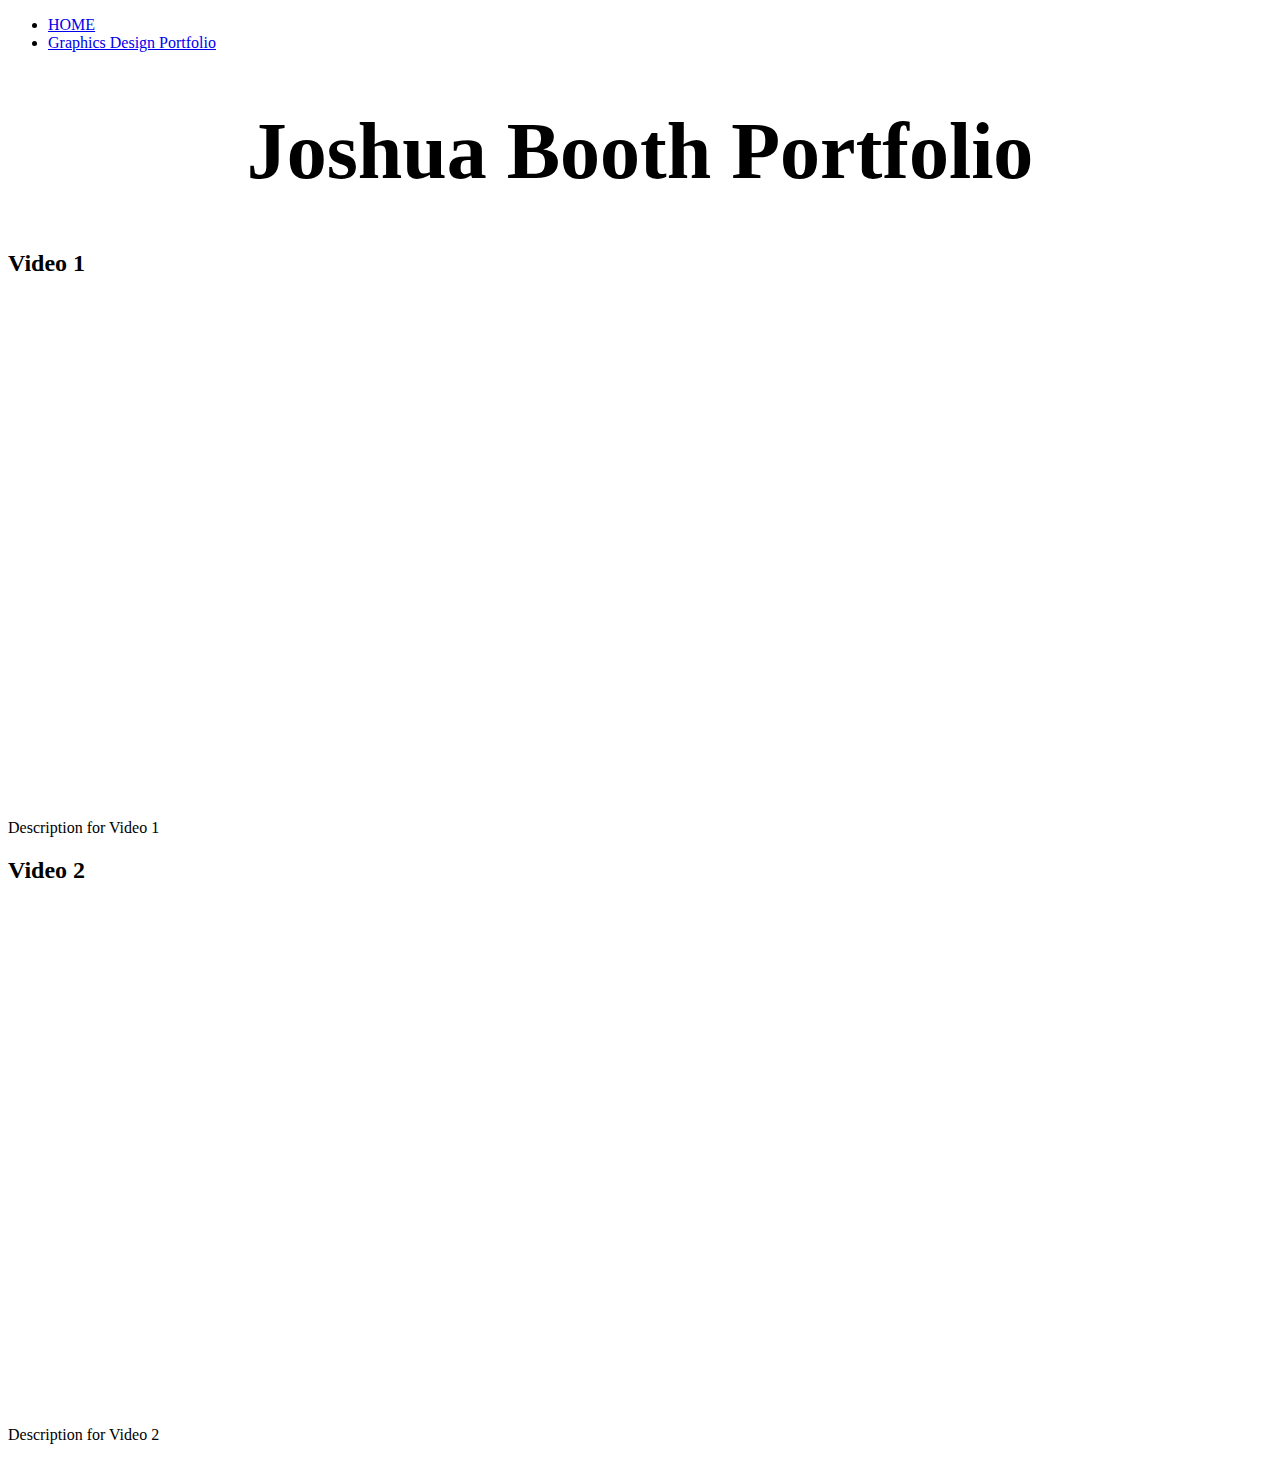
==== pages/developerPortfolio.html @ 44decdc0 "save" ====
<!DOCTYPE html>
<html lang="en">

<head>
  <meta charset="UTF-8">
  <meta http-equiv="X-UA-Compatible" content="IE=edge">
  <meta name="viewport" content="width=device-width, initial-scale=1.0">
  <title>Joshua Booth Portfolio</title>
  <link rel="icon" type="image/x-icon" href="/images/favicon/favicon.ico">
  <link rel="stylesheet" href="../test/main.css" type="text/css" />
</head>

<body>
  <div id="links">
    <nav>
      <ul>
        <li><a href="../index.html">HOME</a></li>
        <li><a href="graphicsPortfolio.html">Graphics Design Portfolio</a></li>
      </ul>
    </nav>
  </div>

  <h1 style="font-size:500%; text-align:center">Joshua Booth Portfolio</h1>

  <div class="videoContainer">
    <div class="video-container">
      <div class="video">
        <h2>Video 1</h2>        
        <iframe width="893" height="502" src="https://www.youtube.com/embed/7pv5WCKXj1U" title="I Bought The Most HATED (And Cheapest) Honda Civic Type-R In The World...And Proved EVERYONE WRONG" frameborder="0" allow="accelerometer; autoplay; clipboard-write; encrypted-media; gyroscope; picture-in-picture; web-share" allowfullscreen></iframe>
        <p>Description for Video 1</p>
      </div>
      
      <div class="video">
        <h2>Video 2</h2>        
        <iframe width="893" height="502" src="https://www.youtube.com/embed/52KAiOkONEg" title="Trying to Fix These BROKEN eBay Items and Make a Profit!" frameborder="0" allow="accelerometer; autoplay; clipboard-write; encrypted-media; gyroscope; picture-in-picture; web-share" allowfullscreen></iframe>
        <p>Description for Video 2</p>
      </div>
    </div>
  </div>

</body>

</html>
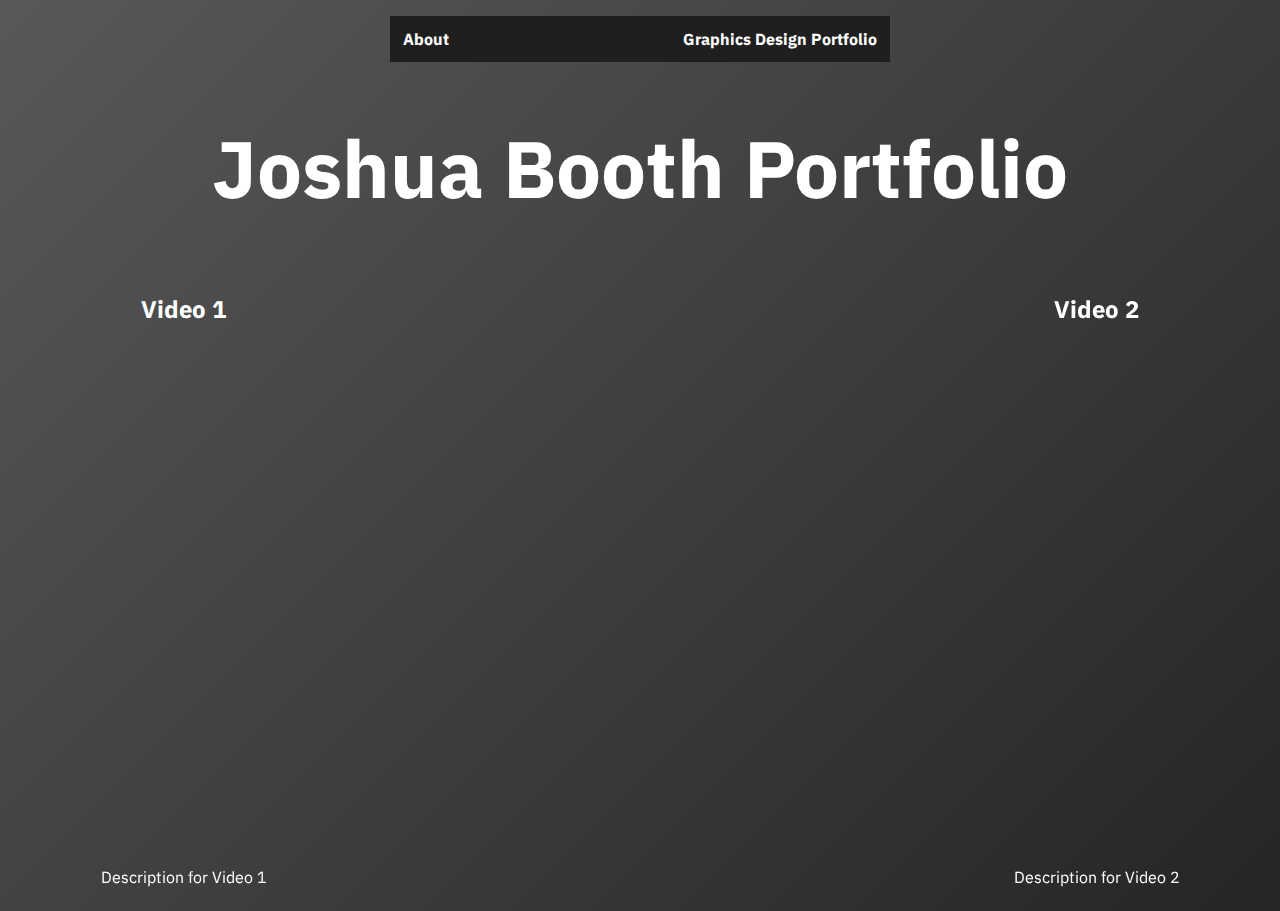
==== commit fbb6b8e7: "Updated about me, added a footer, added google fonts, compressed thumbnail images" ====
--- a/pages/developerPortfolio.html
+++ b/pages/developerPortfolio.html
@@ -1,5 +1,9 @@
 <!DOCTYPE html>
 <html lang="en">
+
+<link rel="preconnect" href="https://fonts.googleapis.com">
+  <link rel="preconnect" href="https://fonts.gstatic.com" crossorigin>
+  <link href="https://fonts.googleapis.com/css2?family=Anuphan&family=Jacquard+12+Charted&family=Montserrat:wght@600&display=swap" rel="stylesheet">
 
 <head>
   <meta charset="UTF-8">
@@ -7,14 +11,14 @@
   <meta name="viewport" content="width=device-width, initial-scale=1.0">
   <title>Joshua Booth Portfolio</title>
   <link rel="icon" type="image/x-icon" href="/images/favicon/favicon.ico">
-  <link rel="stylesheet" href="../test/main.css" type="text/css" />
+  <link rel="stylesheet" href="../css/main.css" type="text/css" />
 </head>
 
 <body>
   <div id="links">
     <nav>
       <ul>
-        <li><a href="../index.html">HOME</a></li>
+        <li><a href="../index.html">About</a></li>
         <li><a href="graphicsPortfolio.html">Graphics Design Portfolio</a></li>
       </ul>
     </nav>
--- a/css/main.css
+++ b/css/main.css
@@ -0,0 +1,235 @@
+body {
+  /* font-family: 'Century Gothic', sans-serif; */
+  font-family: 'Anuphan', sans-serif;
+  text-decoration-color: white;
+  background: linear-gradient(135deg, rgb(88, 88, 88), #252525);
+  /* background-image: radial-gradient(#ffffff 3%, #333333 5%);
+  background-size: 20px 20px; */
+  color: rgb(255, 255, 255);
+
+}
+
+/* CSS for Navigation Bar */
+
+nav {
+  background-color: rgb(31, 31, 31);
+}
+
+nav ul {
+  margin: 50;
+  padding: 50;
+  list-style: none;
+  display: flex;
+  justify-content: space-between;
+  padding: 0;
+  list-style-type: none;
+  font-family: 'Anuphan', sans-serif;
+}
+
+nav ul li {
+  margin: 20;
+  display: inline-block;
+  margin-right: 20px;
+  font-family: 'Anuphan', sans-serif;
+}
+
+nav ul li a {
+  display: block;
+  color: white;
+  font-weight: bold;
+  text-decoration: none;
+  transition: color 0.2s ease;
+  text-align: center;
+  padding: 13px;
+}
+
+nav ul li a:hover {
+  background-color: rgb(255, 255, 255);
+  color: #000000;
+}
+
+p {
+  text-align: center;
+  font-family: 'Anuphan', sans-serif;
+}
+
+img {
+  text-align: center;
+}
+
+#links {
+  max-width: 500px;
+  margin: 0 auto;
+  font-family: 'Anuphan', sans-serif;
+}
+
+nav ul li:last-child {
+  margin-right: 0;
+  font-family: 'Anuphan', sans-serif;
+}
+
+/* CSS for Image Grid */
+
+  .container {
+  display: flex;
+  justify-content: center;
+  align-items: center;
+  height: auto;
+}  
+
+.image-grid {
+  display: grid;
+  grid-template-columns: repeat(2, 1fr);
+  grid-gap: 10px;
+
+  /* new */
+  justify-content: center;  
+  align-items: center;
+  width: 100%;
+}
+
+.grid-item {
+  /* new */
+  display: flex;
+  flex-direction: column;
+  justify-content: center;
+  align-items: center;
+  text-align: center;
+  
+  /* 
+  changes this for grid spacing
+  margin: top, right, bottom, left; 
+  */
+  margin: 5% 0% 5% 0%;
+
+}
+
+.grid-item img {
+  /* width: 50%; /* Adjust the size of the thumbnail image */
+  height: auto;
+  display: block;
+  border: 2px solid black;
+  padding: 5px; 
+
+  /* new */
+  /*
+  centers and sizes the image
+  */
+  margin:auto;
+  width: 75%;
+  max-width: 100%;
+  min-width: 50px;
+}
+
+.grid-item a {
+  display: block;
+}
+
+/* Lightbox styles */
+.lightbox {
+  position: fixed;
+  top: 0;
+  left: 0;
+  width: 100%;
+  height: 100%;
+  background-color: rgba(0, 0, 0, 0.8);
+  z-index: 9999;
+  display: flex;
+  justify-content: center;
+  align-items: center;
+}
+
+.lightbox img {
+  max-width: 80%;
+  max-height: 80%;
+}
+
+.lightbox-close {
+  position: absolute;
+  top: 10px;
+  right: 10px;
+  color: #fff;
+  font-size: 20px;
+  cursor: pointer;
+}
+
+/* CSS for video container */
+.videoContainer {
+  display: flex;
+  justify-content: center;
+  align-items: center;
+}
+
+.video-container {
+  display: flex;
+  justify-content: center;
+  align-items: center;
+}
+
+.video {
+  width: 50%;
+  margin: 0 10px;
+}
+
+h2 {
+  text-align: center;
+  font-family: 'Anuphan', sans-serif;
+}
+
+footer {
+  width: 100%;
+  padding: 20px 0;  
+  text-align: center;
+  width: 60%; 
+  margin: 20px auto;
+}
+
+.footer-content {
+  display: flex;
+  justify-content: space-between;
+  align-items: center;
+  max-width: 960px;
+  margin: 0 auto;
+  padding: 0 20px;
+  font-family: 'Anuphan', sans-serif;
+}
+
+.socials a {
+  margin: 0 10px;
+  color: inherit;
+  text-decoration: none;
+  
+}
+
+.socials i {
+  font-size: 1.5em;
+}
+
+.about-me {
+  text-align: center;
+  padding: 20px;
+  font-family: 'Anuphan', sans-serif;
+}
+
+.profile-image img {
+  width: 150px;
+  height: 150px;
+  border-radius: 50%;
+  object-fit: cover;
+}
+
+.name {
+  margin-top: 10px;
+  font-family: 'Anuphan', sans-serif;
+}
+
+.about-text {
+  margin-top: 20px;
+  border: 2px solid #ffffff;
+  border-radius: 15px;
+  padding: 20px;
+  background-color: transparent;
+  font-family: 'Anuphan', sans-serif;
+  width: 60%; 
+  margin: 20px auto; 
+}
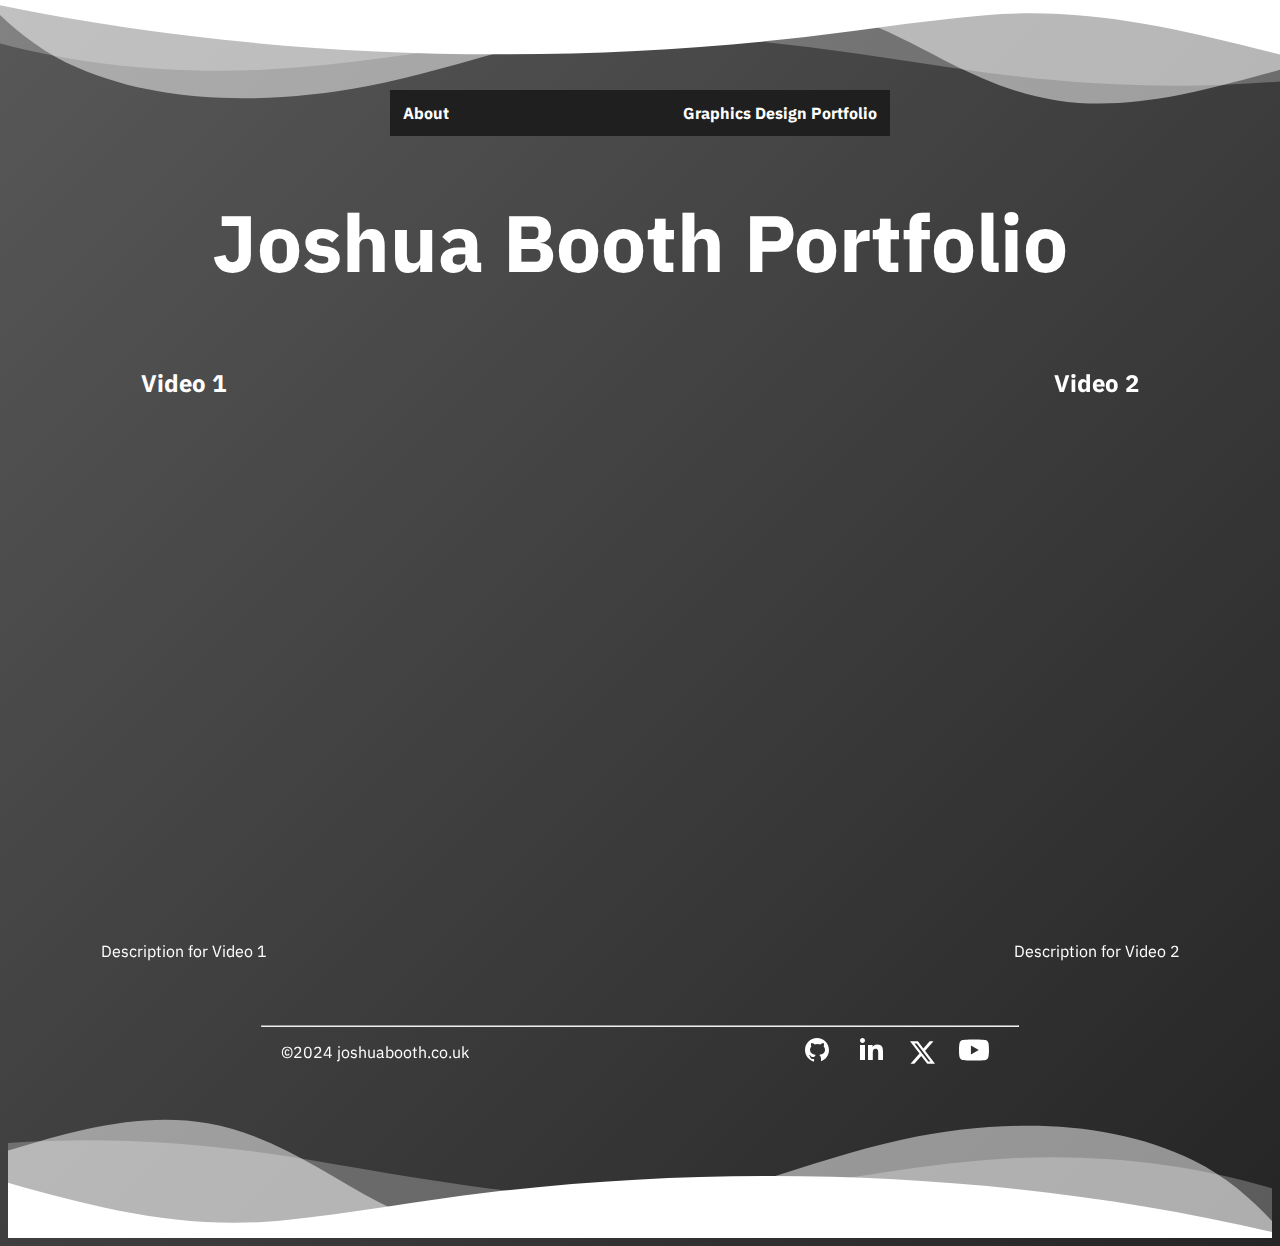
==== commit bfeee6a5: "added header and footer to dev and graphics page" ====
--- a/pages/developerPortfolio.html
+++ b/pages/developerPortfolio.html
@@ -13,6 +13,14 @@
   <link rel="icon" type="image/x-icon" href="/images/favicon/favicon.ico">
   <link rel="stylesheet" href="../css/main.css" type="text/css" />
 </head>
+
+<div class="custom-shape-divider-top-1713986333">
+  <svg data-name="Layer 1" xmlns="http://www.w3.org/2000/svg" viewBox="0 0 1200 120" preserveAspectRatio="none">
+      <path d="M0,0V46.29c47.79,22.2,103.59,32.17,158,28,70.36-5.37,136.33-33.31,206.8-37.5C438.64,32.43,512.34,53.67,583,72.05c69.27,18,138.3,24.88,209.4,13.08,36.15-6,69.85-17.84,104.45-29.34C989.49,25,1113-14.29,1200,52.47V0Z" opacity=".25" class="shape-fill"></path>
+      <path d="M0,0V15.81C13,36.92,27.64,56.86,47.69,72.05,99.41,111.27,165,111,224.58,91.58c31.15-10.15,60.09-26.07,89.67-39.8,40.92-19,84.73-46,130.83-49.67,36.26-2.85,70.9,9.42,98.6,31.56,31.77,25.39,62.32,62,103.63,73,40.44,10.79,81.35-6.69,119.13-24.28s75.16-39,116.92-43.05c59.73-5.85,113.28,22.88,168.9,38.84,30.2,8.66,59,6.17,87.09-7.5,22.43-10.89,48-26.93,60.65-49.24V0Z" opacity=".5" class="shape-fill"></path>
+      <path d="M0,0V5.63C149.93,59,314.09,71.32,475.83,42.57c43-7.64,84.23-20.12,127.61-26.46,59-8.63,112.48,12.24,165.56,35.4C827.93,77.22,886,95.24,951.2,90c86.53-7,172.46-45.71,248.8-84.81V0Z" class="shape-fill"></path>
+  </svg>
+</div>
 
 <body>
   <div id="links">
@@ -42,6 +50,30 @@
     </div>
   </div>
 
+
+  <footer>
+    <hr>
+    <div class="footer-content">
+        <div class="copyright">
+            ©2024 joshuabooth.co.uk
+        </div>
+        <div class="socials">
+            <a href="https://github.com/Boothey1"><img src="/images/svg/github.svg"></a>
+            <a href="https://www.linkedin.com/in/boothjoshua/"><img src="/images/svg/linkedin.svg"></a>
+            <a href="https://twitter.com/home"><img src="/images/svg/x-2.svg"></a>
+            <a href="https://www.youtube.com/"><img src="/images/svg/youtube-color.svg"></a>
+        </div>
+    </div>
+</footer>
+
+<div class="custom-shape-divider-bottom-1713986674">
+  <svg data-name="Layer 1" xmlns="http://www.w3.org/2000/svg" viewBox="0 0 1200 120" preserveAspectRatio="none">
+      <path d="M0,0V46.29c47.79,22.2,103.59,32.17,158,28,70.36-5.37,136.33-33.31,206.8-37.5C438.64,32.43,512.34,53.67,583,72.05c69.27,18,138.3,24.88,209.4,13.08,36.15-6,69.85-17.84,104.45-29.34C989.49,25,1113-14.29,1200,52.47V0Z" opacity=".25" class="shape-fill"></path>
+      <path d="M0,0V15.81C13,36.92,27.64,56.86,47.69,72.05,99.41,111.27,165,111,224.58,91.58c31.15-10.15,60.09-26.07,89.67-39.8,40.92-19,84.73-46,130.83-49.67,36.26-2.85,70.9,9.42,98.6,31.56,31.77,25.39,62.32,62,103.63,73,40.44,10.79,81.35-6.69,119.13-24.28s75.16-39,116.92-43.05c59.73-5.85,113.28,22.88,168.9,38.84,30.2,8.66,59,6.17,87.09-7.5,22.43-10.89,48-26.93,60.65-49.24V0Z" opacity=".5" class="shape-fill"></path>
+      <path d="M0,0V5.63C149.93,59,314.09,71.32,475.83,42.57c43-7.64,84.23-20.12,127.61-26.46,59-8.63,112.48,12.24,165.56,35.4C827.93,77.22,886,95.24,951.2,90c86.53-7,172.46-45.71,248.8-84.81V0Z" class="shape-fill"></path>
+  </svg>
+</div>
+
 </body>
 
 </html>--- a/css/main.css
+++ b/css/main.css
@@ -12,6 +12,7 @@
 /* CSS for Navigation Bar */
 
 nav {
+  margin-top: 90px;
   background-color: rgb(31, 31, 31);
 }
 
@@ -81,15 +82,13 @@
   display: grid;
   grid-template-columns: repeat(2, 1fr);
   grid-gap: 10px;
-
-  /* new */
   justify-content: center;  
   align-items: center;
   width: 100%;
 }
 
 .grid-item {
-  /* new */
+  
   display: flex;
   flex-direction: column;
   justify-content: center;
@@ -108,7 +107,8 @@
   /* width: 50%; /* Adjust the size of the thumbnail image */
   height: auto;
   display: block;
-  border: 2px solid black;
+  /* border: 2px solid black; */
+  
   padding: 5px; 
 
   /* new */
@@ -212,10 +212,11 @@
 }
 
 .profile-image img {
-  width: 150px;
-  height: 150px;
+  width: 170px;
+  height: 170px;
   border-radius: 50%;
   object-fit: cover;
+  border: 4px solid #ffffff;
 }
 
 .name {
@@ -233,3 +234,118 @@
   width: 60%; 
   margin: 20px auto; 
 }
+
+
+/* The custom shape divider at the top */
+/* https://www.shapedivider.app/ */
+.custom-shape-divider-top-1713986333 {
+  /* margin-top: 64px; */
+  position: absolute;
+  top: 0;
+  left: 0;
+  width: 100%;
+  overflow: hidden;
+  line-height: 0;
+}
+
+.custom-shape-divider-top-1713986333 svg {
+  position: relative;
+  display: block;
+  width: calc(153% + 1.3px);
+  height: 113px;
+}
+
+.custom-shape-divider-top-1713986333 .shape-fill {
+  fill: #FFFFFF;
+}
+
+/* The custom shape divider at the bottom */
+.custom-shape-divider-bottom-1713986674 {  
+  position: relative;
+  bottom: 0;
+  left: 0;
+  width: 100%;
+  overflow: hidden;
+  line-height: 0;
+  transform: rotate(180deg);
+}
+
+.custom-shape-divider-bottom-1713986674 svg { 
+  position: relative;
+  display: block;
+  width: calc(156% + 1.3px);
+  height: 129px;
+}
+
+.custom-shape-divider-bottom-1713986674 .shape-fill {
+  fill: #FFFFFF;
+}
+
+
+
+.skills {
+  text-align: center;
+  padding: 20px;
+}
+
+.skills-images {
+  display: flex;
+  justify-content: center;
+  gap: 30px;
+  border: 2px solid #ffffff;
+  border-radius: 15px;
+  padding: 20px;
+  background-color: #ffffff;
+  color: #fc0000;
+  width: 45%; 
+  margin: 20px auto; 
+  flex-wrap: wrap;
+}
+
+.skills-images img {
+  width: 50px; 
+  height: 50px; 
+}
+
+.skills-text {
+  margin-top: 20px;
+  border: 2px solid #ffffff;
+  border-radius: 15px;
+  padding: 20px;
+  background-color: transparent;
+  width: 60%; 
+  margin: 20px auto; 
+}
+
+.skills-list {
+  list-style-type: disc;
+  padding-left: 20px;
+}
+
+.skills-item {
+  margin-bottom: 10px;
+}
+
+.tooltip {
+  position: absolute;
+  background-color: black;
+  color: white;
+  padding: 5px;
+  border-radius: 5px;
+  font-size: 15px;
+  /* visibility: hidden;
+  opacity: 0;
+  transition: opacity 0.3s; */
+}
+
+.tooltip::after {
+  content: "";
+  position: absolute;
+  top: 100%;
+  left: 50%;
+  margin-left: -5px;
+  border-width: 5px;
+  border-style: solid;
+  border-color: black transparent transparent transparent;
+}
+
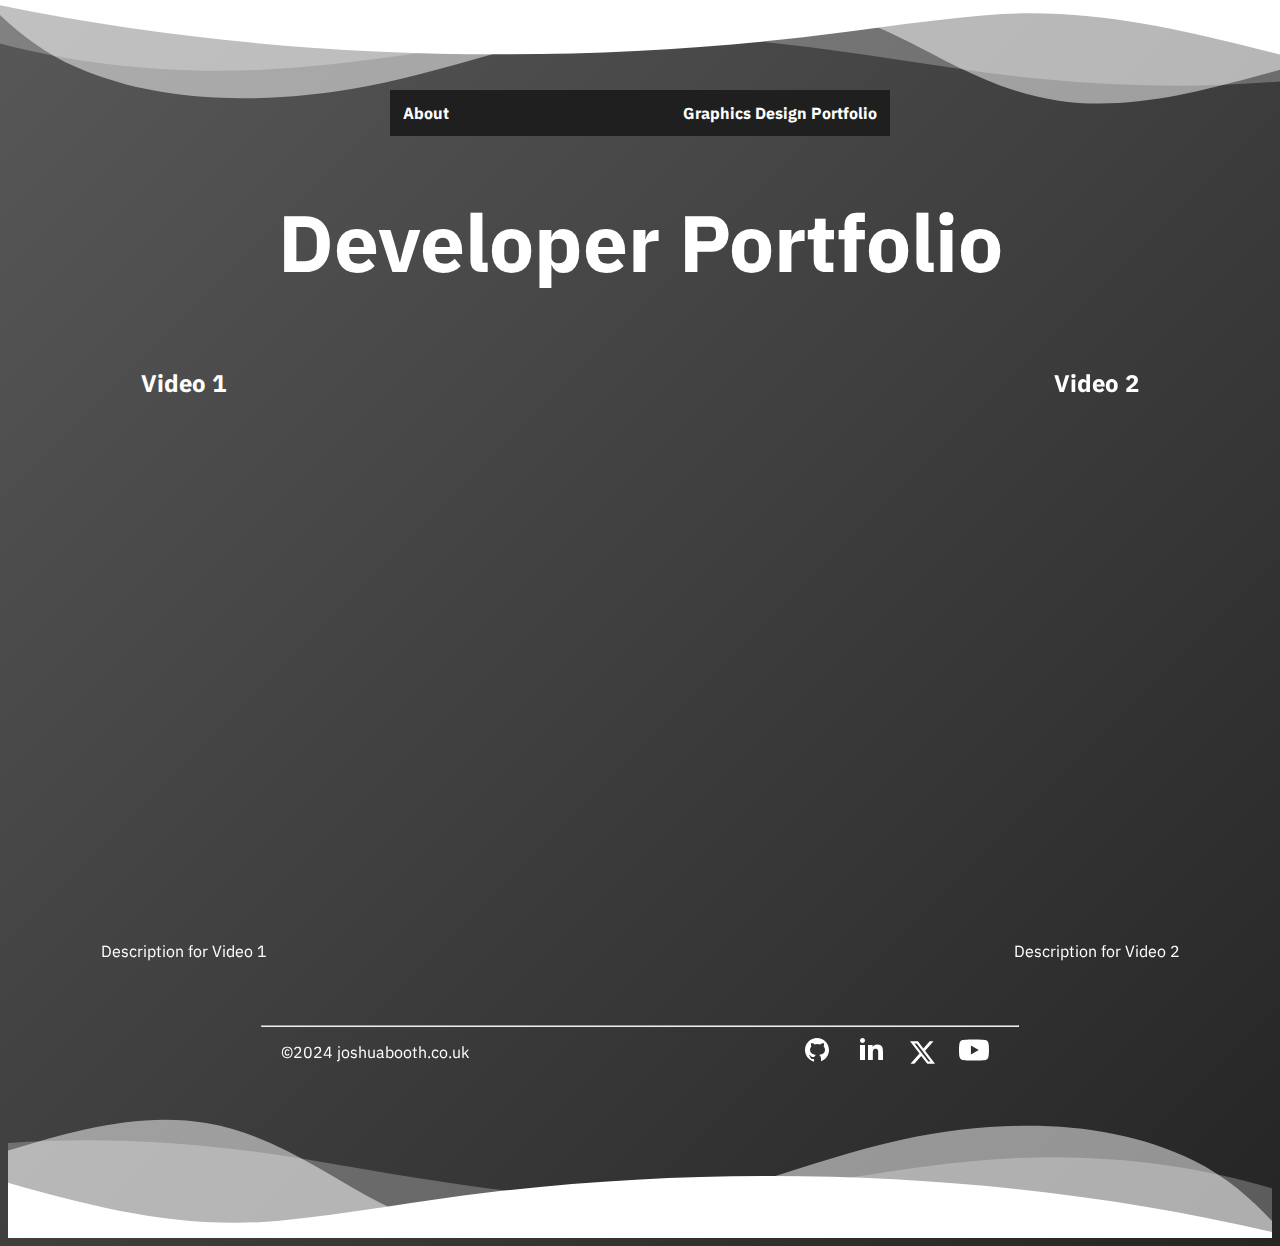
==== commit fd7c12a8: "save" ====
--- a/pages/developerPortfolio.html
+++ b/pages/developerPortfolio.html
@@ -32,7 +32,7 @@
     </nav>
   </div>
 
-  <h1 style="font-size:500%; text-align:center">Joshua Booth Portfolio</h1>
+  <h1 style="font-size:500%; text-align:center">Developer Portfolio</h1>
 
   <div class="videoContainer">
     <div class="video-container">
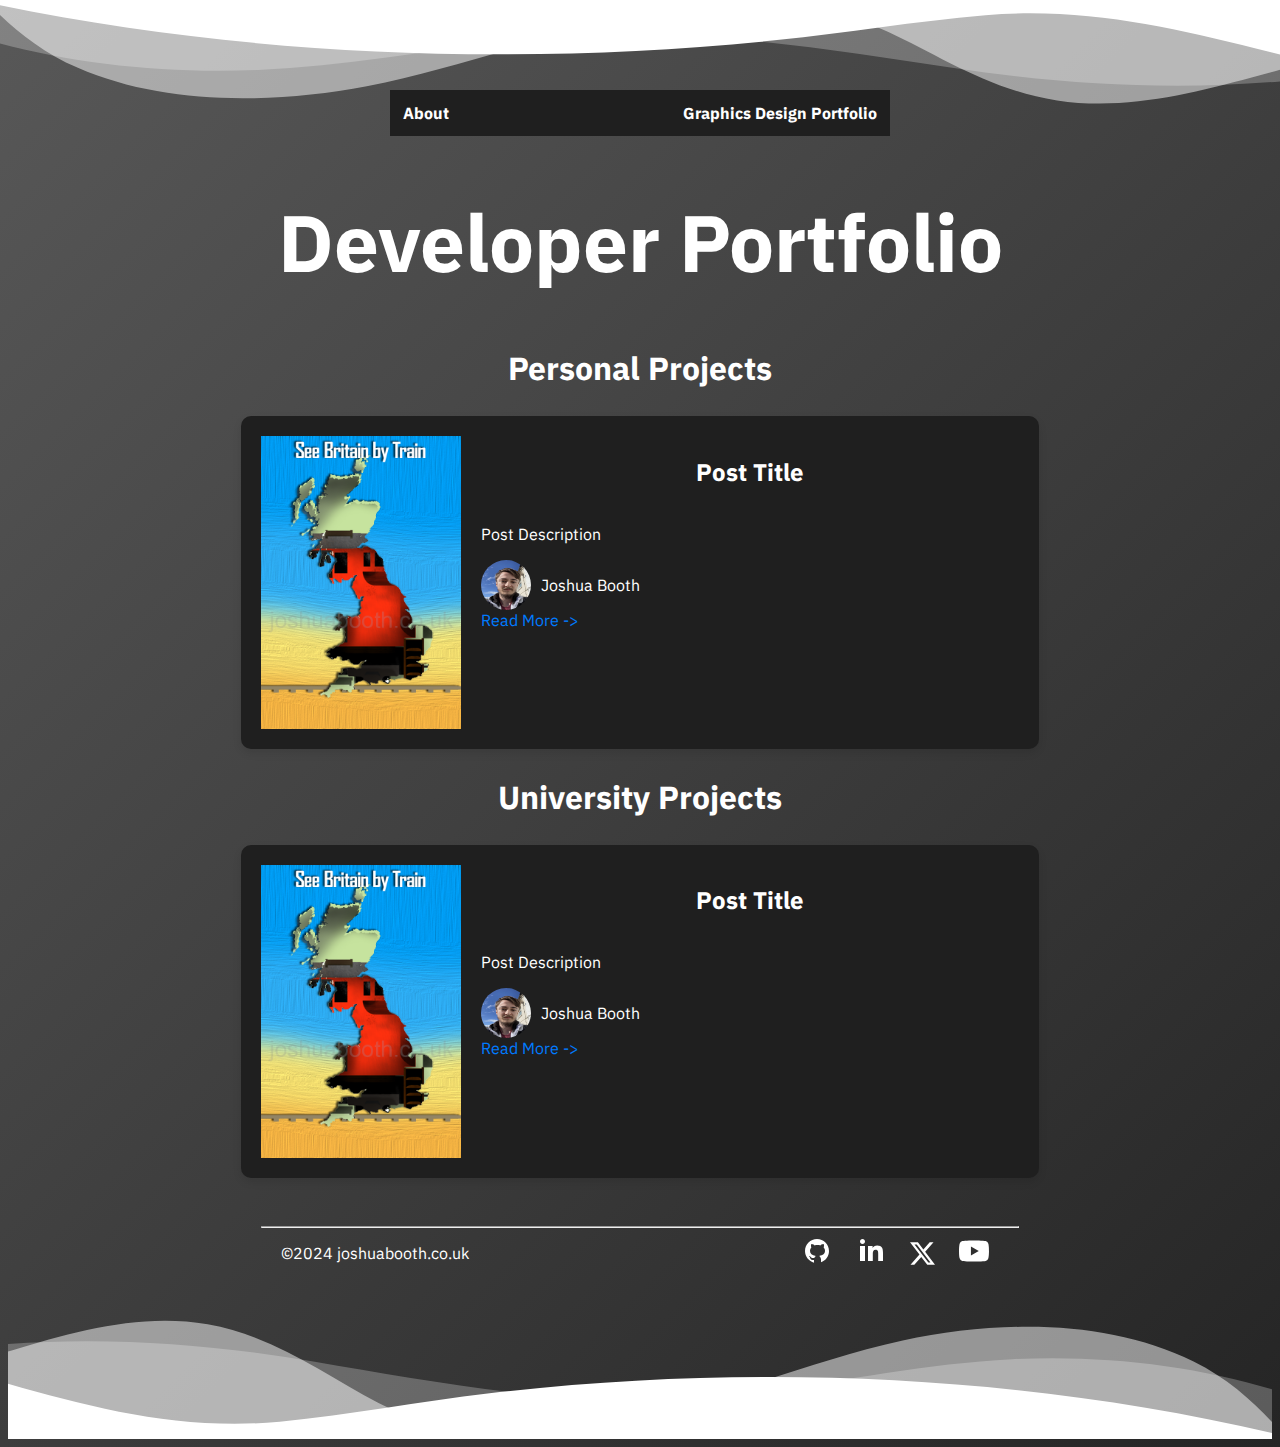
==== commit 795ca46a: "first blog style testing" ====
--- a/pages/developerPortfolio.html
+++ b/pages/developerPortfolio.html
@@ -34,7 +34,7 @@
 
   <h1 style="font-size:500%; text-align:center">Developer Portfolio</h1>
 
-  <div class="videoContainer">
+  <!-- <div class="videoContainer">
     <div class="video-container">
       <div class="video">
         <h2>Video 1</h2>        
@@ -48,8 +48,41 @@
         <p>Description for Video 2</p>
       </div>
     </div>
+  </div> -->
+
+  <h2 style="font-size:200%; text-align:center">Personal Projects</h1>
+
+  <div class="blog-post">
+    <img class="post-image" src="/images/fullImages/abramgamespracticalresponse.png" alt="Post Image">
+    <div class="content-container">
+      <h2 class="post-title">Post Title</h2>
+      <p class="post-body">Post Description</p>
+      <div>
+        <div class="profile">
+          <img src="/images/IMG_8807.jpg" alt="Profile Image" height = "50" width="50">
+          <span>Joshua Booth</span>
+        </div>
+        <a href="post-link.html" class="read-more">Read More -></a>
+      </div>
+    </div>
   </div>
 
+  <h2 style="font-size:200%; text-align:center">University Projects</h1>
+
+    <div class="blog-post">
+      <img class="post-image" src="/images/fullImages/abramgamespracticalresponse.png" alt="Post Image">
+      <div class="content-container">
+        <h2 class="post-title">Post Title</h2>
+        <p class="post-body">Post Description</p>
+        <div>
+          <div class="profile">
+            <img src="/images/IMG_8807.jpg" alt="Profile Image" height = "50" width="50">
+            <span>Joshua Booth</span>
+          </div>
+          <a href="post-link.html" class="read-more">Read More -></a>
+        </div>
+      </div>
+    </div>
 
   <footer>
     <hr>
--- a/css/main.css
+++ b/css/main.css
@@ -349,3 +349,50 @@
   border-color: black transparent transparent transparent;
 }
 
+
+
+
+
+.blog-post {
+  display: flex;
+  align-items: flex-start;
+  padding: 20px;
+  margin: 20px;
+  width: 60%; 
+  margin: 20px auto; 
+  flex-wrap: wrap;
+  justify-content: center;
+  border-radius: 10px;
+  box-shadow: 0 4px 8px rgba(0, 0, 0, 0.1);
+  background: rgb(31, 31, 31)  
+}
+.post-image {
+  width: 200px;
+  margin-right: 20px;
+}
+.content-container {
+  flex-grow: 1;
+  display: flex;
+  flex-direction: column;
+  justify-content: space-between;
+}
+.post-title {
+  font-size: 24px;
+  text-align: center;
+}
+.post-body {
+  text-align: left;
+}
+.profile {
+  display: flex;
+  align-items: center;
+}
+.profile img {
+  border-radius: 50%;
+  margin-right: 10px;
+}
+.read-more {
+  text-decoration: none;
+  color: #007bff;
+  align-self: flex-end;  
+}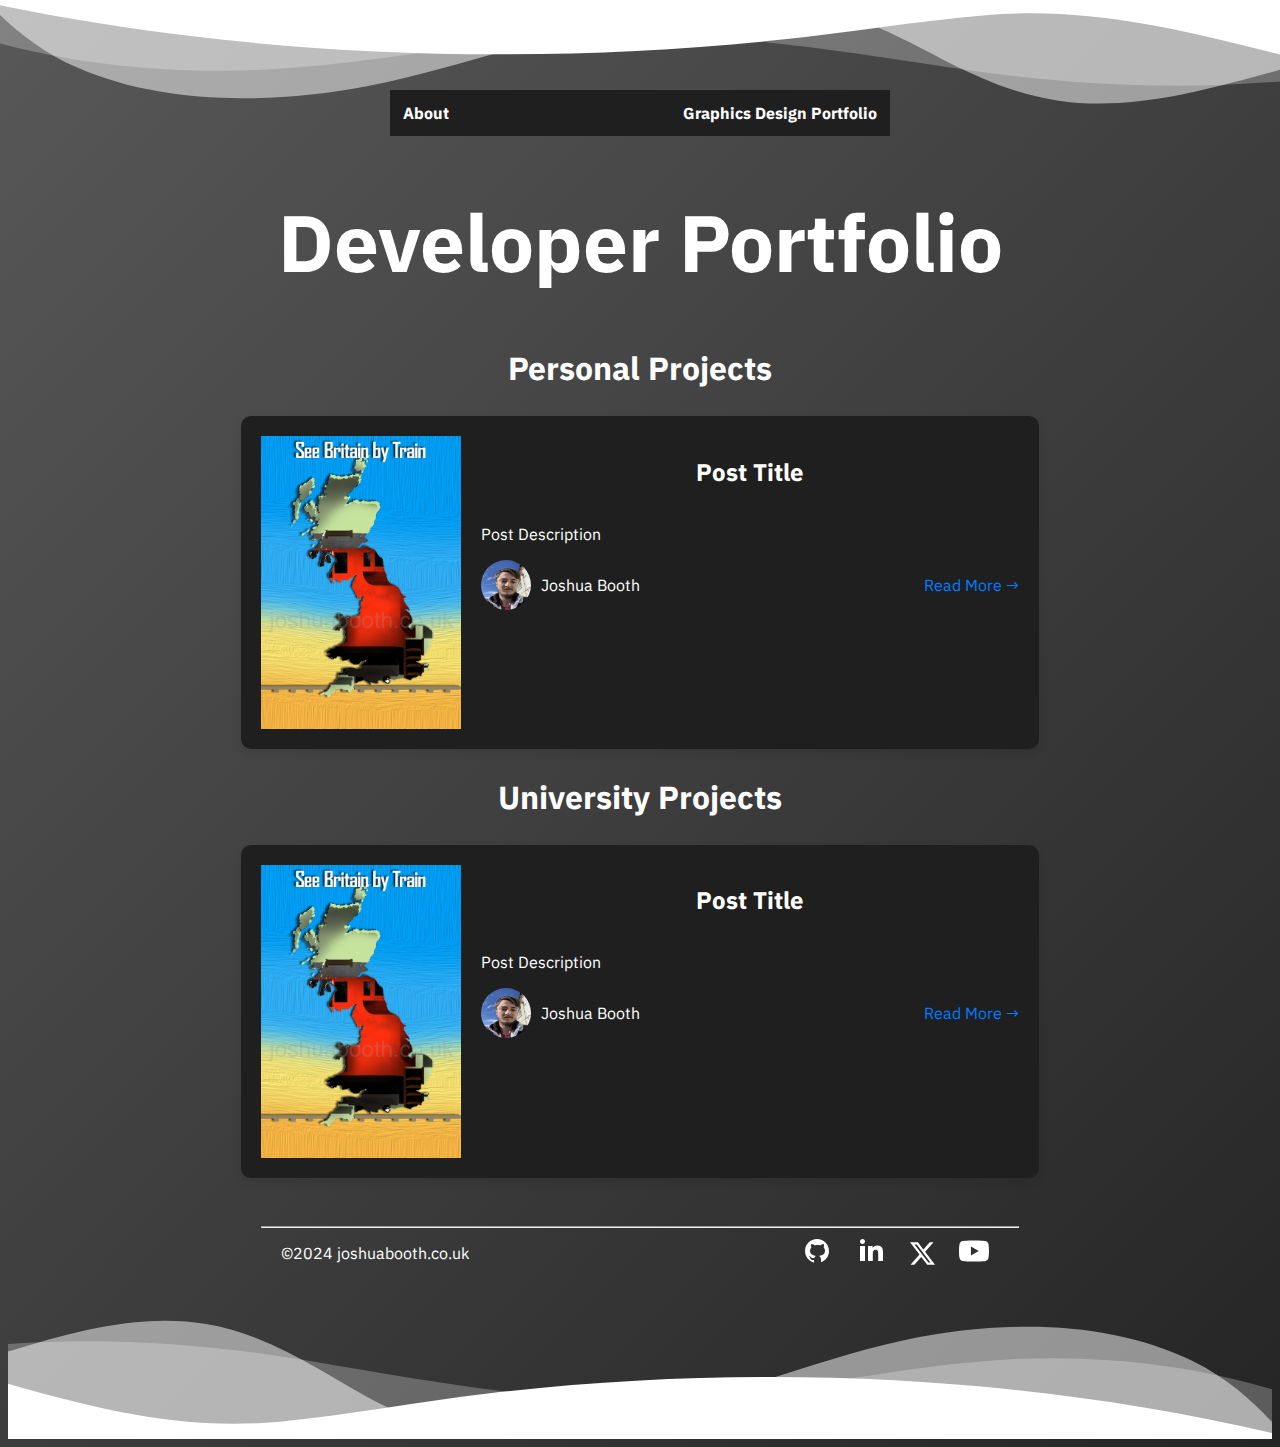
==== commit d331cae9: "added indicator dots to the image slider" ====
--- a/pages/developerPortfolio.html
+++ b/pages/developerPortfolio.html
@@ -32,39 +32,23 @@
     </nav>
   </div>
 
-  <h1 style="font-size:500%; text-align:center">Developer Portfolio</h1>
-
-  <!-- <div class="videoContainer">
-    <div class="video-container">
-      <div class="video">
-        <h2>Video 1</h2>        
-        <iframe width="893" height="502" src="https://www.youtube.com/embed/7pv5WCKXj1U" title="I Bought The Most HATED (And Cheapest) Honda Civic Type-R In The World...And Proved EVERYONE WRONG" frameborder="0" allow="accelerometer; autoplay; clipboard-write; encrypted-media; gyroscope; picture-in-picture; web-share" allowfullscreen></iframe>
-        <p>Description for Video 1</p>
-      </div>
-      
-      <div class="video">
-        <h2>Video 2</h2>        
-        <iframe width="893" height="502" src="https://www.youtube.com/embed/52KAiOkONEg" title="Trying to Fix These BROKEN eBay Items and Make a Profit!" frameborder="0" allow="accelerometer; autoplay; clipboard-write; encrypted-media; gyroscope; picture-in-picture; web-share" allowfullscreen></iframe>
-        <p>Description for Video 2</p>
-      </div>
-    </div>
-  </div> -->
+  <h1 style="font-size:500%; text-align:center">Developer Portfolio</h1>  
 
   <h2 style="font-size:200%; text-align:center">Personal Projects</h1>
 
-  <div class="blog-post">
-    <img class="post-image" src="/images/fullImages/abramgamespracticalresponse.png" alt="Post Image">
-    <div class="content-container">
-      <h2 class="post-title">Post Title</h2>
-      <p class="post-body">Post Description</p>
-      <div>
-        <div class="profile">
-          <img src="/images/IMG_8807.jpg" alt="Profile Image" height = "50" width="50">
-          <span>Joshua Booth</span>
+    <div class="blog-post">
+      <img class="post-image" src="/images/fullImages/abramgamespracticalresponse.png" alt="Post Image">
+      <div class="content-container">
+        <h2 class="post-title">Post Title</h2>
+        <p class="post-body">Post Description</p>
+        <div class="profile-readmore-container">
+          <div class="profile">
+            <img src="/images/IMG_8807.jpg" alt="Profile Image" height = "50" width="50">
+            <span>Joshua Booth</span>
+          </div>
+          <a href="/pages/devPages/genericPage.html" class="read-more">Read More →</a>
         </div>
-        <a href="post-link.html" class="read-more">Read More -></a>
       </div>
-    </div>
   </div>
 
   <h2 style="font-size:200%; text-align:center">University Projects</h1>
@@ -74,15 +58,15 @@
       <div class="content-container">
         <h2 class="post-title">Post Title</h2>
         <p class="post-body">Post Description</p>
-        <div>
+        <div class="profile-readmore-container">
           <div class="profile">
             <img src="/images/IMG_8807.jpg" alt="Profile Image" height = "50" width="50">
             <span>Joshua Booth</span>
           </div>
-          <a href="post-link.html" class="read-more">Read More -></a>
+          <a href="post-link.html" class="read-more">Read More →</a>
         </div>
       </div>
-    </div>
+  </div>
 
   <footer>
     <hr>
--- a/css/main.css
+++ b/css/main.css
@@ -383,6 +383,11 @@
 .post-body {
   text-align: left;
 }
+.profile-readmore-container {
+  display: flex;
+  justify-content: space-between;
+  align-items: center;
+}
 .profile {
   display: flex;
   align-items: center;
@@ -394,5 +399,103 @@
 .read-more {
   text-decoration: none;
   color: #007bff;
-  align-self: flex-end;  
-}+}
+
+
+
+
+.text-box {
+  background-color: rgb(31, 31, 31);
+  border-radius: 25px;
+  color: white;
+  padding: 20px;
+  margin: 20px 0;
+  flex-wrap: wrap;
+  justify-content: center;
+  width: 60%;
+  margin-top: 20px;  
+  border-radius: 15px;
+  padding: 20px; 
+  font-family: 'Anuphan', sans-serif;
+  width: 60%; 
+  margin: 20px auto; 
+}
+
+.video-section {
+  width: 100%;
+  height: 500px;
+}
+
+
+.slider-image {
+  display: none;
+}
+
+.slider-image.active {
+  display: block;
+}
+
+
+.image-slider {
+  position: relative;
+  width: 600px; /* adjust as needed */
+  height: 400px; /* adjust as needed */
+  border: 5px solid white;
+  border-radius: 10px; /* adjust as needed */
+  overflow: hidden;
+  flex-wrap: wrap;
+  justify-content: center;  
+  /* margin-top: 20px; 
+  margin-bottom: 20px;      */
+  margin: 20px auto;
+}
+
+.image-slider img {
+  width: 100%;
+  height: 100%;
+  object-fit: cover;
+}
+
+.arrow {
+  position: absolute;
+  top: 50%;
+  transform: translateY(-50%);
+  background: transparent;
+  color: rgb(255, 255, 255);
+  border: none;
+  padding: 10px;
+  cursor: pointer;
+  font-size: 54px;
+  font-weight: bold;
+}
+
+.left-arrow {
+  left: 10px;
+}
+
+.right-arrow {
+  right: 10px;
+}
+
+.dots {
+  position: absolute;
+  bottom: 10px;
+  width: 100%;
+  display: flex;
+  align-items: center;
+  justify-content: center;
+}
+
+.dot {
+  height: 15px;
+  width: 15px;
+  margin: 0 5px;
+  background-color: #ffffff;
+  border-radius: 50%;
+  display: inline-block;
+  transition: background-color 0.6s ease;
+}
+
+.dot.active {
+  background-color: #0095ff;
+}
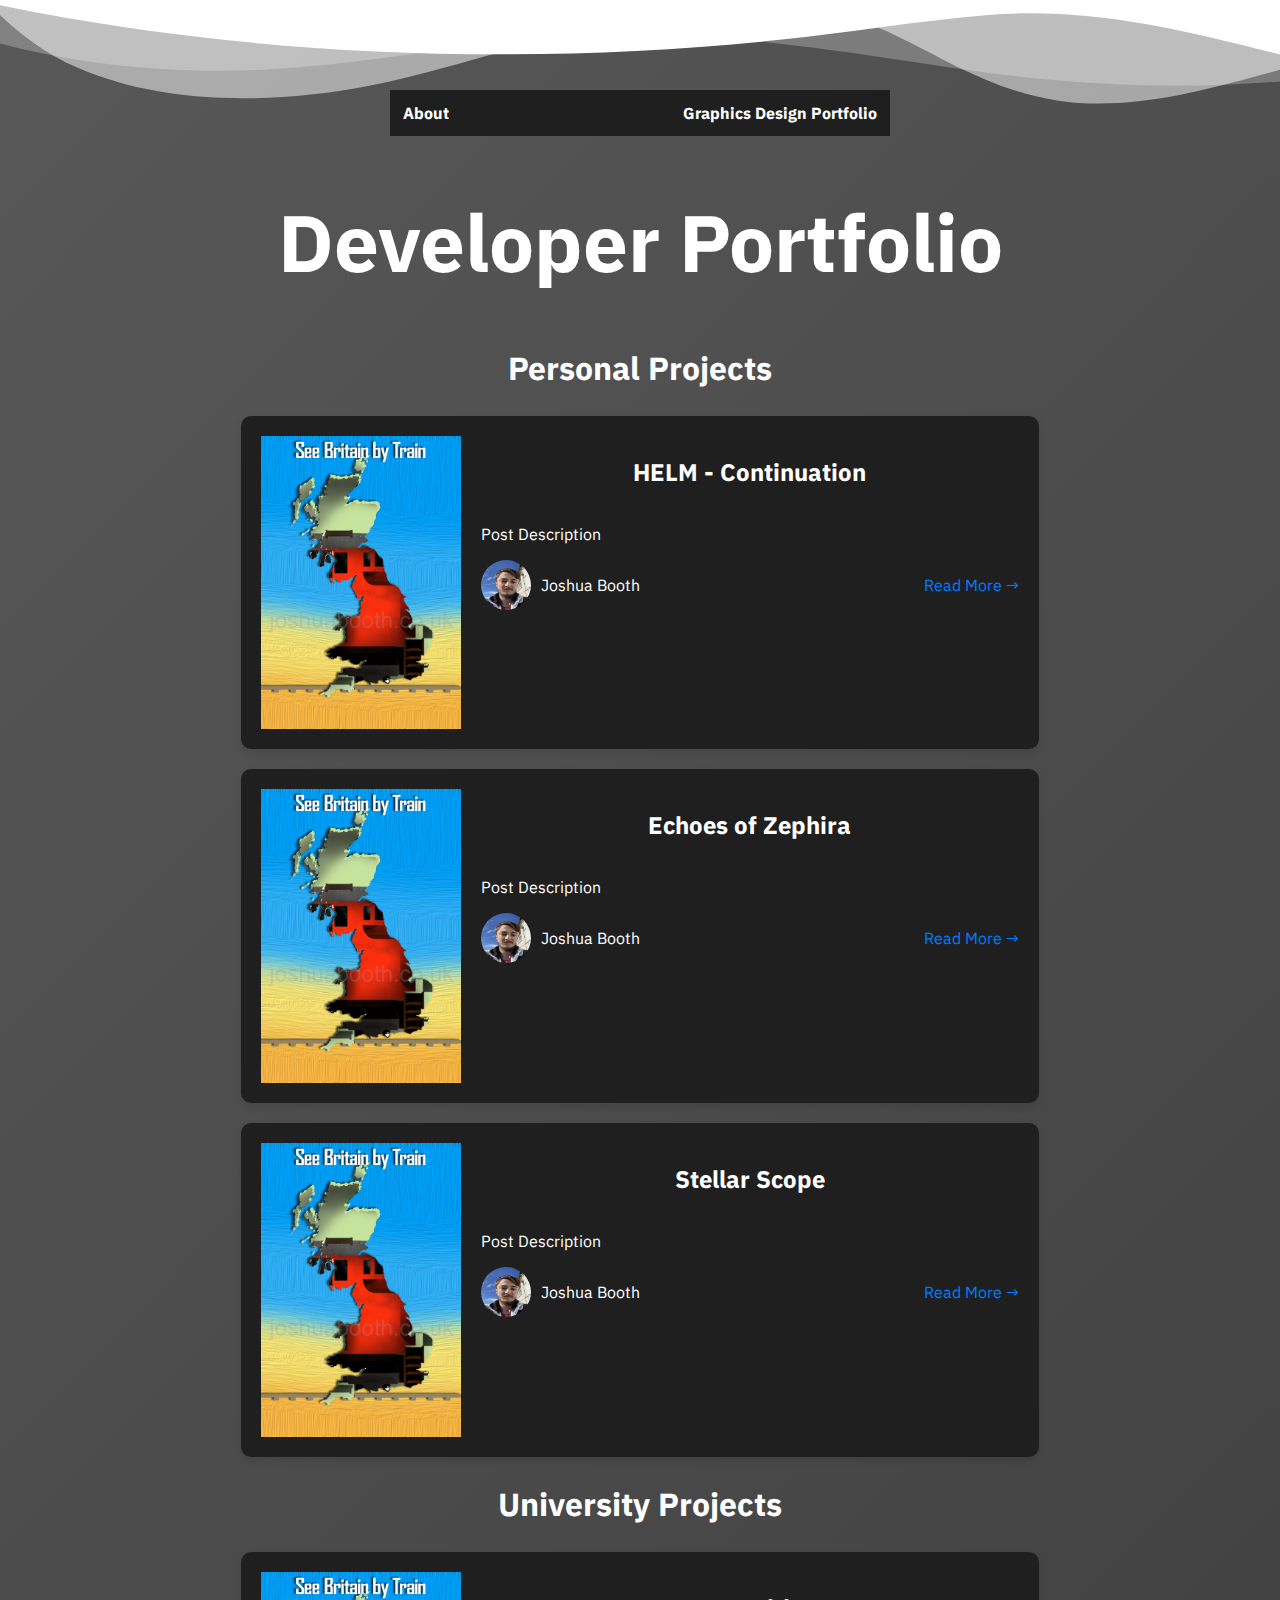
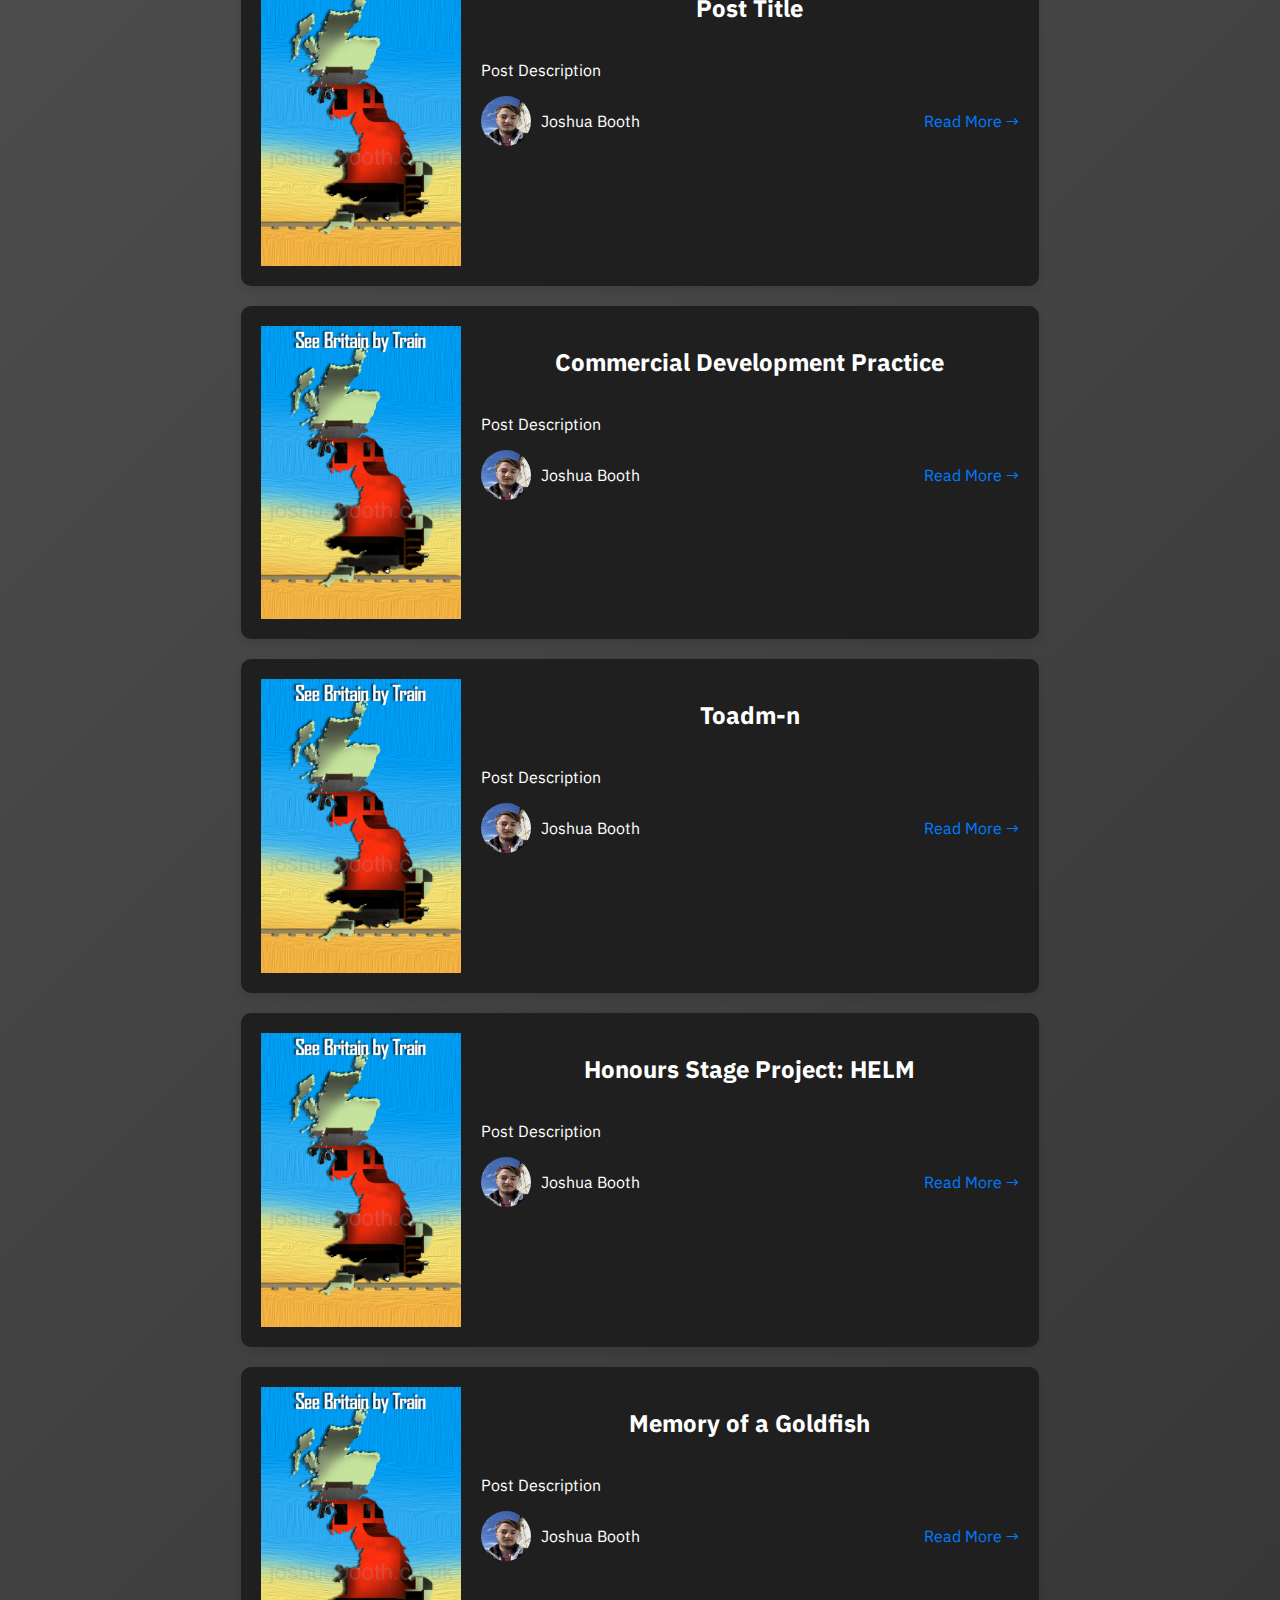
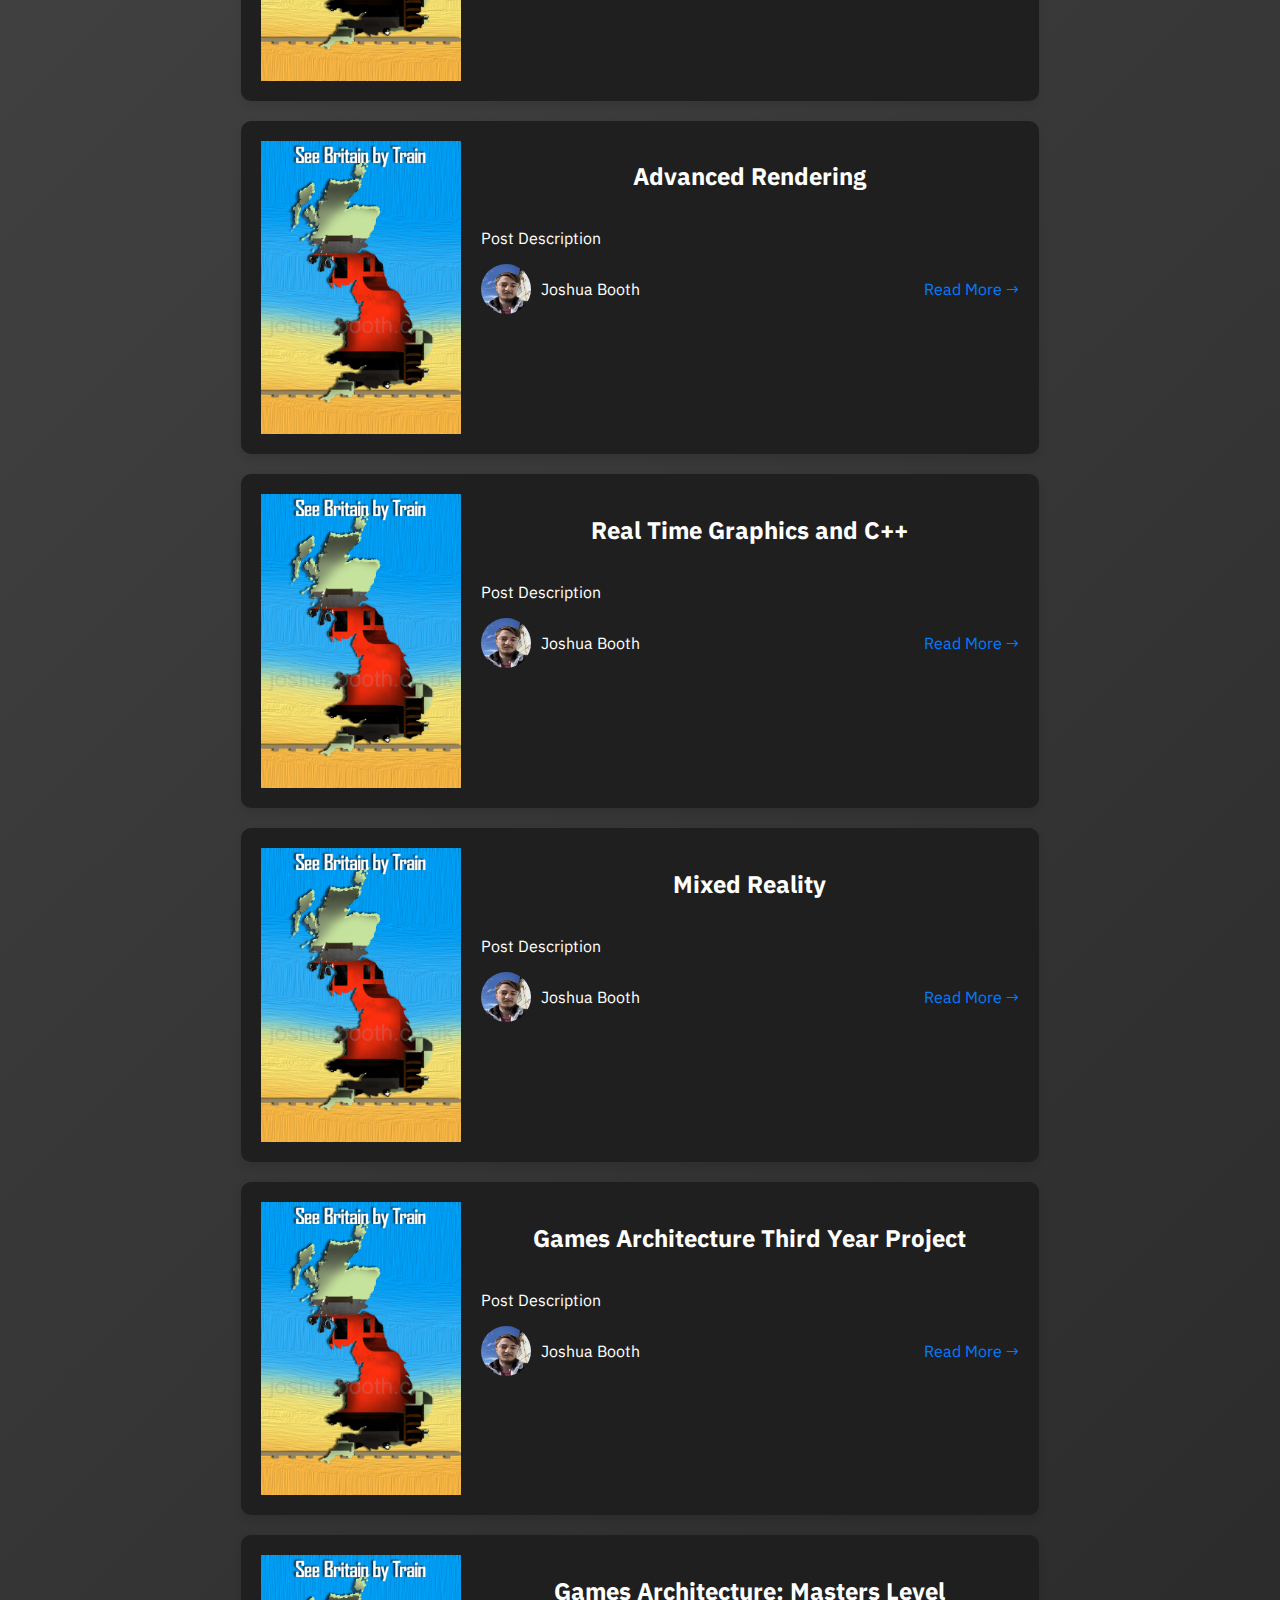
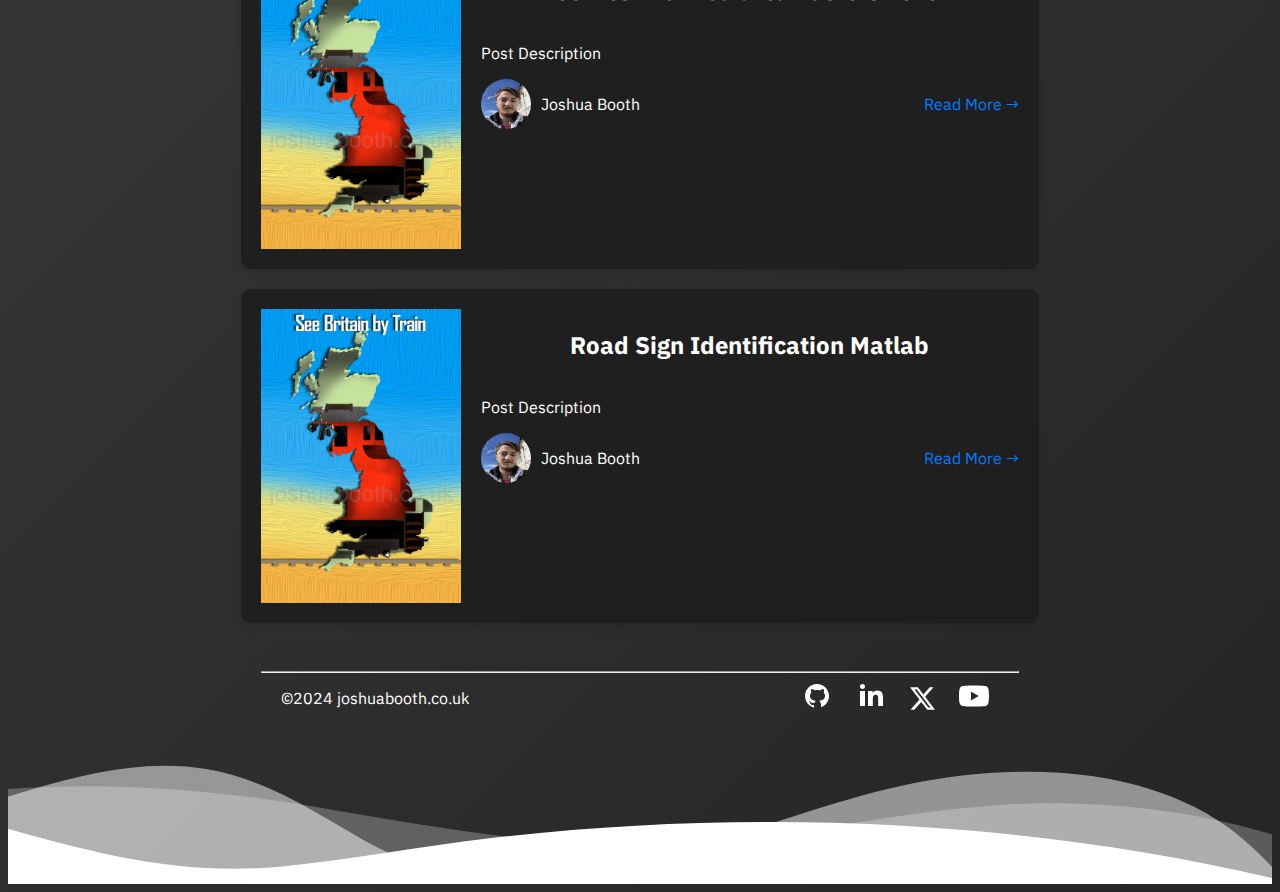
==== commit 7983beb5: "Added empty blog posts for projects" ====
--- a/pages/developerPortfolio.html
+++ b/pages/developerPortfolio.html
@@ -34,9 +34,31 @@
 
   <h1 style="font-size:500%; text-align:center">Developer Portfolio</h1>  
 
-  <h2 style="font-size:200%; text-align:center">Personal Projects</h1>
-
-    <div class="blog-post">
+  <!--
+    ALL IMAGES SHOULD BE 600 x 400 for consistent sizes
+                              Uni projects
+    CDP
+    Honours stage project (HELM)
+    Toadman (Unity)
+    Advanced Rendering
+    Mixed Reality
+    Games Architecture 1
+    RTG
+    MatLab
+    Memory of a Goldfish
+    Games Architecture from third year
+
+                              Personal Projects
+    HELM continuation
+    echos of zephira (zelda clone)
+    React and ASP.NET core for Solar System OpenData API
+
+  -->
+
+  
+
+    <!--REUSABLE EMPTY BLOG SECTION-->
+    <!-- <div class="blog-post">
       <img class="post-image" src="/images/fullImages/abramgamespracticalresponse.png" alt="Post Image">
       <div class="content-container">
         <h2 class="post-title">Post Title</h2>
@@ -49,8 +71,57 @@
           <a href="/pages/devPages/genericPage.html" class="read-more">Read More →</a>
         </div>
       </div>
-  </div>
-
+  </div> -->
+
+  <!--///////////////////////////PERSONAL PROJECTS/////////////////////////////////-->
+  <h2 style="font-size:200%; text-align:center">Personal Projects</h1>
+
+  <div class="blog-post">
+    <img class="post-image" src="/images/fullImages/abramgamespracticalresponse.png" alt="Post Image">
+    <div class="content-container">
+      <h2 class="post-title">HELM - Continuation</h2>
+      <p class="post-body">Post Description</p>
+      <div class="profile-readmore-container">
+        <div class="profile">
+          <img src="/images/IMG_8807.jpg" alt="Profile Image" height = "50" width="50">
+          <span>Joshua Booth</span>
+        </div>
+        <a href="/pages/devPages/genericPage.html" class="read-more">Read More →</a>
+      </div>
+    </div>
+</div>
+
+<div class="blog-post">
+  <img class="post-image" src="/images/fullImages/abramgamespracticalresponse.png" alt="Post Image">
+  <div class="content-container">
+    <h2 class="post-title">Echoes of Zephira</h2>
+    <p class="post-body">Post Description</p>
+    <div class="profile-readmore-container">
+      <div class="profile">
+        <img src="/images/IMG_8807.jpg" alt="Profile Image" height = "50" width="50">
+        <span>Joshua Booth</span>
+      </div>
+      <a href="/pages/devPages/genericPage.html" class="read-more">Read More →</a>
+    </div>
+  </div>
+</div>
+
+<div class="blog-post">
+  <img class="post-image" src="/images/fullImages/abramgamespracticalresponse.png" alt="Post Image">
+  <div class="content-container">
+    <h2 class="post-title">Stellar Scope</h2>
+    <p class="post-body">Post Description</p>
+    <div class="profile-readmore-container">
+      <div class="profile">
+        <img src="/images/IMG_8807.jpg" alt="Profile Image" height = "50" width="50">
+        <span>Joshua Booth</span>
+      </div>
+      <a href="/pages/devPages/genericPage.html" class="read-more">Read More →</a>
+    </div>
+  </div>
+</div>
+
+  <!--///////////////////////////UNI PROJECTS/////////////////////////////////-->
   <h2 style="font-size:200%; text-align:center">University Projects</h1>
 
     <div class="blog-post">
@@ -68,6 +139,156 @@
       </div>
   </div>
 
+  <div class="blog-post">
+    <img class="post-image" src="/images/fullImages/abramgamespracticalresponse.png" alt="Post Image">
+    <div class="content-container">
+      <h2 class="post-title">Commercial Development Practice</h2>
+      <p class="post-body">Post Description</p>
+      <div class="profile-readmore-container">
+        <div class="profile">
+          <img src="/images/IMG_8807.jpg" alt="Profile Image" height = "50" width="50">
+          <span>Joshua Booth</span>
+        </div>
+        <a href="post-link.html" class="read-more">Read More →</a>
+      </div>
+    </div>
+</div>
+
+<div class="blog-post">
+  <img class="post-image" src="/images/fullImages/abramgamespracticalresponse.png" alt="Post Image">
+  <div class="content-container">
+    <h2 class="post-title">Toadm-n</h2>
+    <p class="post-body">Post Description</p>
+    <div class="profile-readmore-container">
+      <div class="profile">
+        <img src="/images/IMG_8807.jpg" alt="Profile Image" height = "50" width="50">
+        <span>Joshua Booth</span>
+      </div>
+      <a href="post-link.html" class="read-more">Read More →</a>
+    </div>
+  </div>
+</div>
+
+<div class="blog-post">
+  <img class="post-image" src="/images/fullImages/abramgamespracticalresponse.png" alt="Post Image">
+  <div class="content-container">
+    <h2 class="post-title">Honours Stage Project: HELM</h2>
+    <p class="post-body">Post Description</p>
+    <div class="profile-readmore-container">
+      <div class="profile">
+        <img src="/images/IMG_8807.jpg" alt="Profile Image" height = "50" width="50">
+        <span>Joshua Booth</span>
+      </div>
+      <a href="post-link.html" class="read-more">Read More →</a>
+    </div>
+  </div>
+</div>
+
+<div class="blog-post">
+  <img class="post-image" src="/images/fullImages/abramgamespracticalresponse.png" alt="Post Image">
+  <div class="content-container">
+    <h2 class="post-title">Memory of a Goldfish</h2>
+    <p class="post-body">Post Description</p>
+    <div class="profile-readmore-container">
+      <div class="profile">
+        <img src="/images/IMG_8807.jpg" alt="Profile Image" height = "50" width="50">
+        <span>Joshua Booth</span>
+      </div>
+      <a href="post-link.html" class="read-more">Read More →</a>
+    </div>
+  </div>
+</div>
+
+<div class="blog-post">
+  <img class="post-image" src="/images/fullImages/abramgamespracticalresponse.png" alt="Post Image">
+  <div class="content-container">
+    <h2 class="post-title">Advanced Rendering</h2>
+    <p class="post-body">Post Description</p>
+    <div class="profile-readmore-container">
+      <div class="profile">
+        <img src="/images/IMG_8807.jpg" alt="Profile Image" height = "50" width="50">
+        <span>Joshua Booth</span>
+      </div>
+      <a href="post-link.html" class="read-more">Read More →</a>
+    </div>
+  </div>
+</div>
+
+<div class="blog-post">
+  <img class="post-image" src="/images/fullImages/abramgamespracticalresponse.png" alt="Post Image">
+  <div class="content-container">
+    <h2 class="post-title">Real Time Graphics and C++</h2>
+    <p class="post-body">Post Description</p>
+    <div class="profile-readmore-container">
+      <div class="profile">
+        <img src="/images/IMG_8807.jpg" alt="Profile Image" height = "50" width="50">
+        <span>Joshua Booth</span>
+      </div>
+      <a href="post-link.html" class="read-more">Read More →</a>
+    </div>
+  </div>
+</div>
+
+<div class="blog-post">
+  <img class="post-image" src="/images/fullImages/abramgamespracticalresponse.png" alt="Post Image">
+  <div class="content-container">
+    <h2 class="post-title">Mixed Reality</h2>
+    <p class="post-body">Post Description</p>
+    <div class="profile-readmore-container">
+      <div class="profile">
+        <img src="/images/IMG_8807.jpg" alt="Profile Image" height = "50" width="50">
+        <span>Joshua Booth</span>
+      </div>
+      <a href="post-link.html" class="read-more">Read More →</a>
+    </div>
+  </div>
+</div>
+
+<div class="blog-post">
+  <img class="post-image" src="/images/fullImages/abramgamespracticalresponse.png" alt="Post Image">
+  <div class="content-container">
+    <h2 class="post-title">Games Architecture Third Year Project </h2>
+    <p class="post-body">Post Description</p>
+    <div class="profile-readmore-container">
+      <div class="profile">
+        <img src="/images/IMG_8807.jpg" alt="Profile Image" height = "50" width="50">
+        <span>Joshua Booth</span>
+      </div>
+      <a href="post-link.html" class="read-more">Read More →</a>
+    </div>
+  </div>
+</div>
+
+<div class="blog-post">
+  <img class="post-image" src="/images/fullImages/abramgamespracticalresponse.png" alt="Post Image">
+  <div class="content-container">
+    <h2 class="post-title">Games Architecture: Masters Level</h2>
+    <p class="post-body">Post Description</p>
+    <div class="profile-readmore-container">
+      <div class="profile">
+        <img src="/images/IMG_8807.jpg" alt="Profile Image" height = "50" width="50">
+        <span>Joshua Booth</span>
+      </div>
+      <a href="post-link.html" class="read-more">Read More →</a>
+    </div>
+  </div>
+</div>
+
+<div class="blog-post">
+  <img class="post-image" src="/images/fullImages/abramgamespracticalresponse.png" alt="Post Image">
+  <div class="content-container">
+    <h2 class="post-title">Road Sign Identification Matlab</h2>
+    <p class="post-body">Post Description</p>
+    <div class="profile-readmore-container">
+      <div class="profile">
+        <img src="/images/IMG_8807.jpg" alt="Profile Image" height = "50" width="50">
+        <span>Joshua Booth</span>
+      </div>
+      <a href="post-link.html" class="read-more">Read More →</a>
+    </div>
+  </div>
+</div>
+
   <footer>
     <hr>
     <div class="footer-content">
--- a/css/main.css
+++ b/css/main.css
@@ -438,15 +438,13 @@
 
 .image-slider {
   position: relative;
-  width: 600px; /* adjust as needed */
-  height: 400px; /* adjust as needed */
+  width: 60%; 
+  height: 40%; 
   border: 5px solid white;
-  border-radius: 10px; /* adjust as needed */
+  border-radius: 10px; 
   overflow: hidden;
   flex-wrap: wrap;
-  justify-content: center;  
-  /* margin-top: 20px; 
-  margin-bottom: 20px;      */
+  justify-content: center;    
   margin: 20px auto;
 }
 
@@ -497,5 +495,5 @@
 }
 
 .dot.active {
-  background-color: #0095ff;
-}
+  background-color: rgb(0, 149, 255);
+}
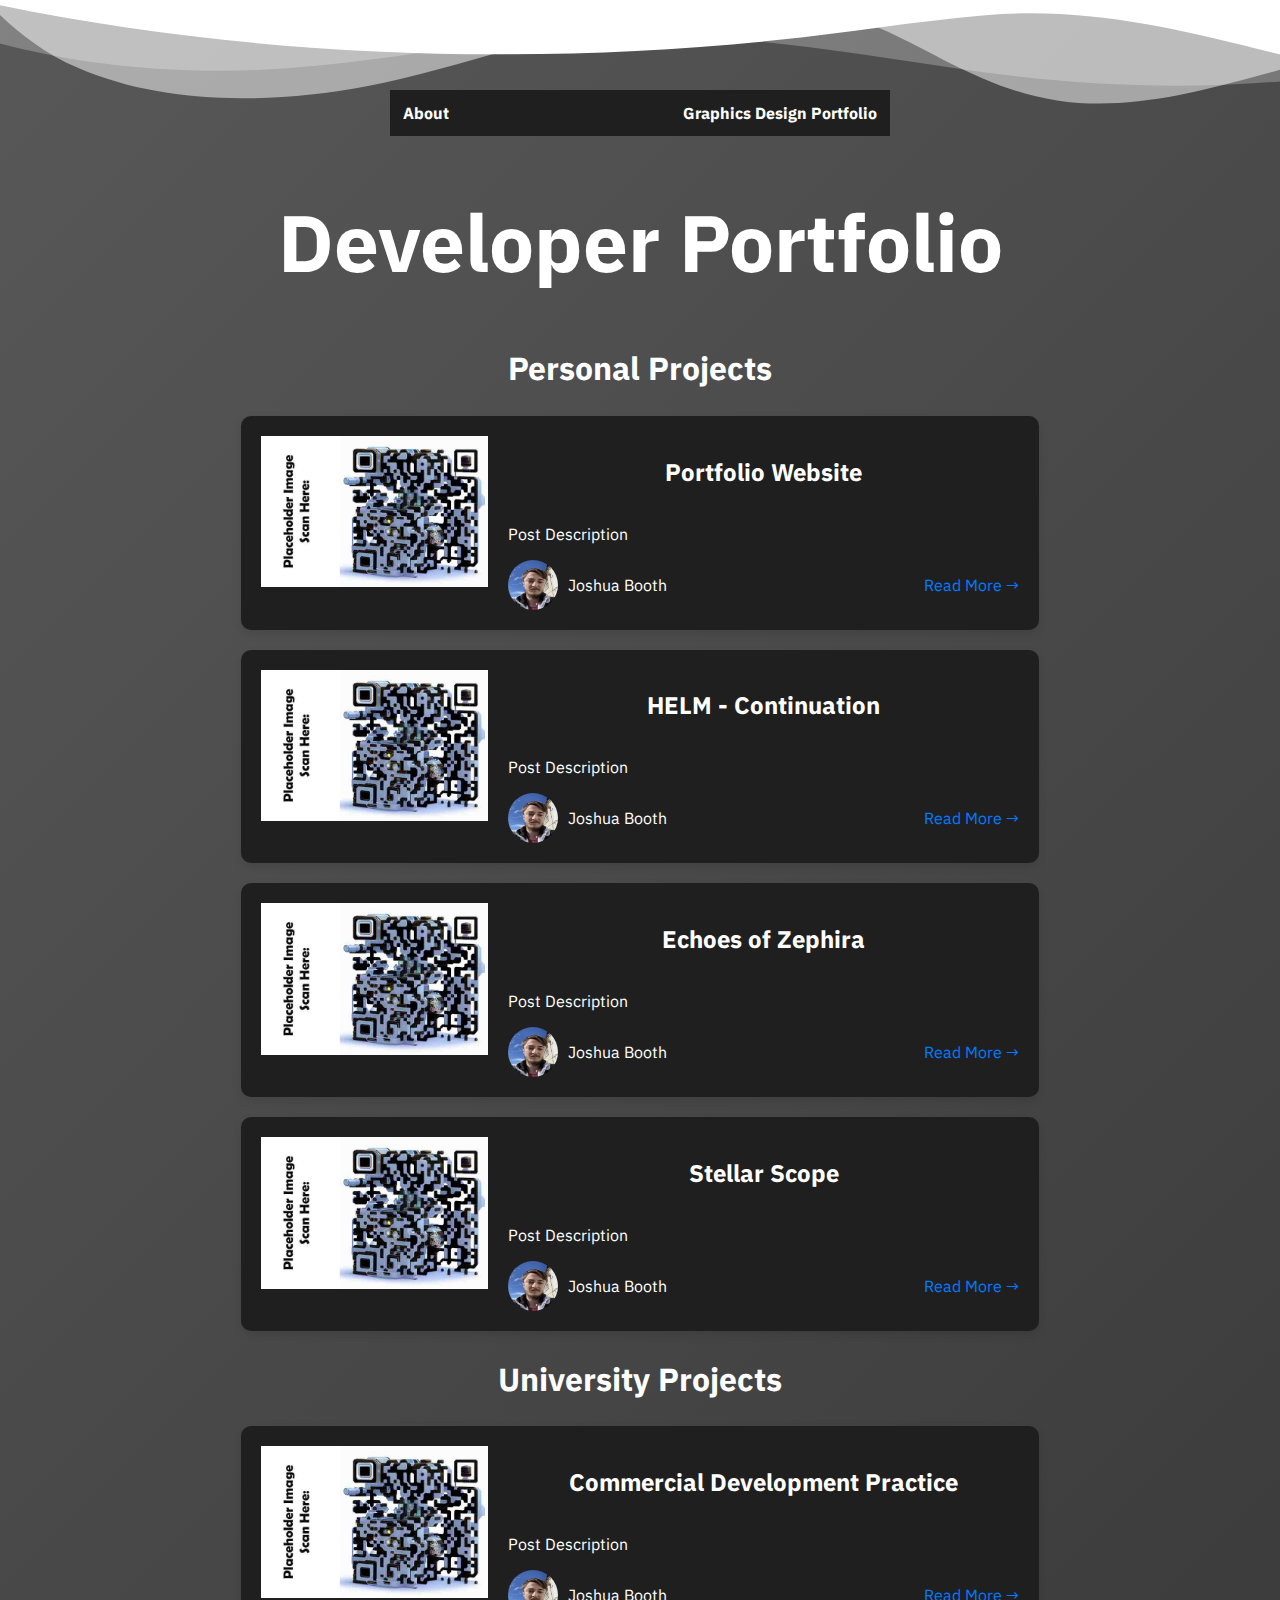
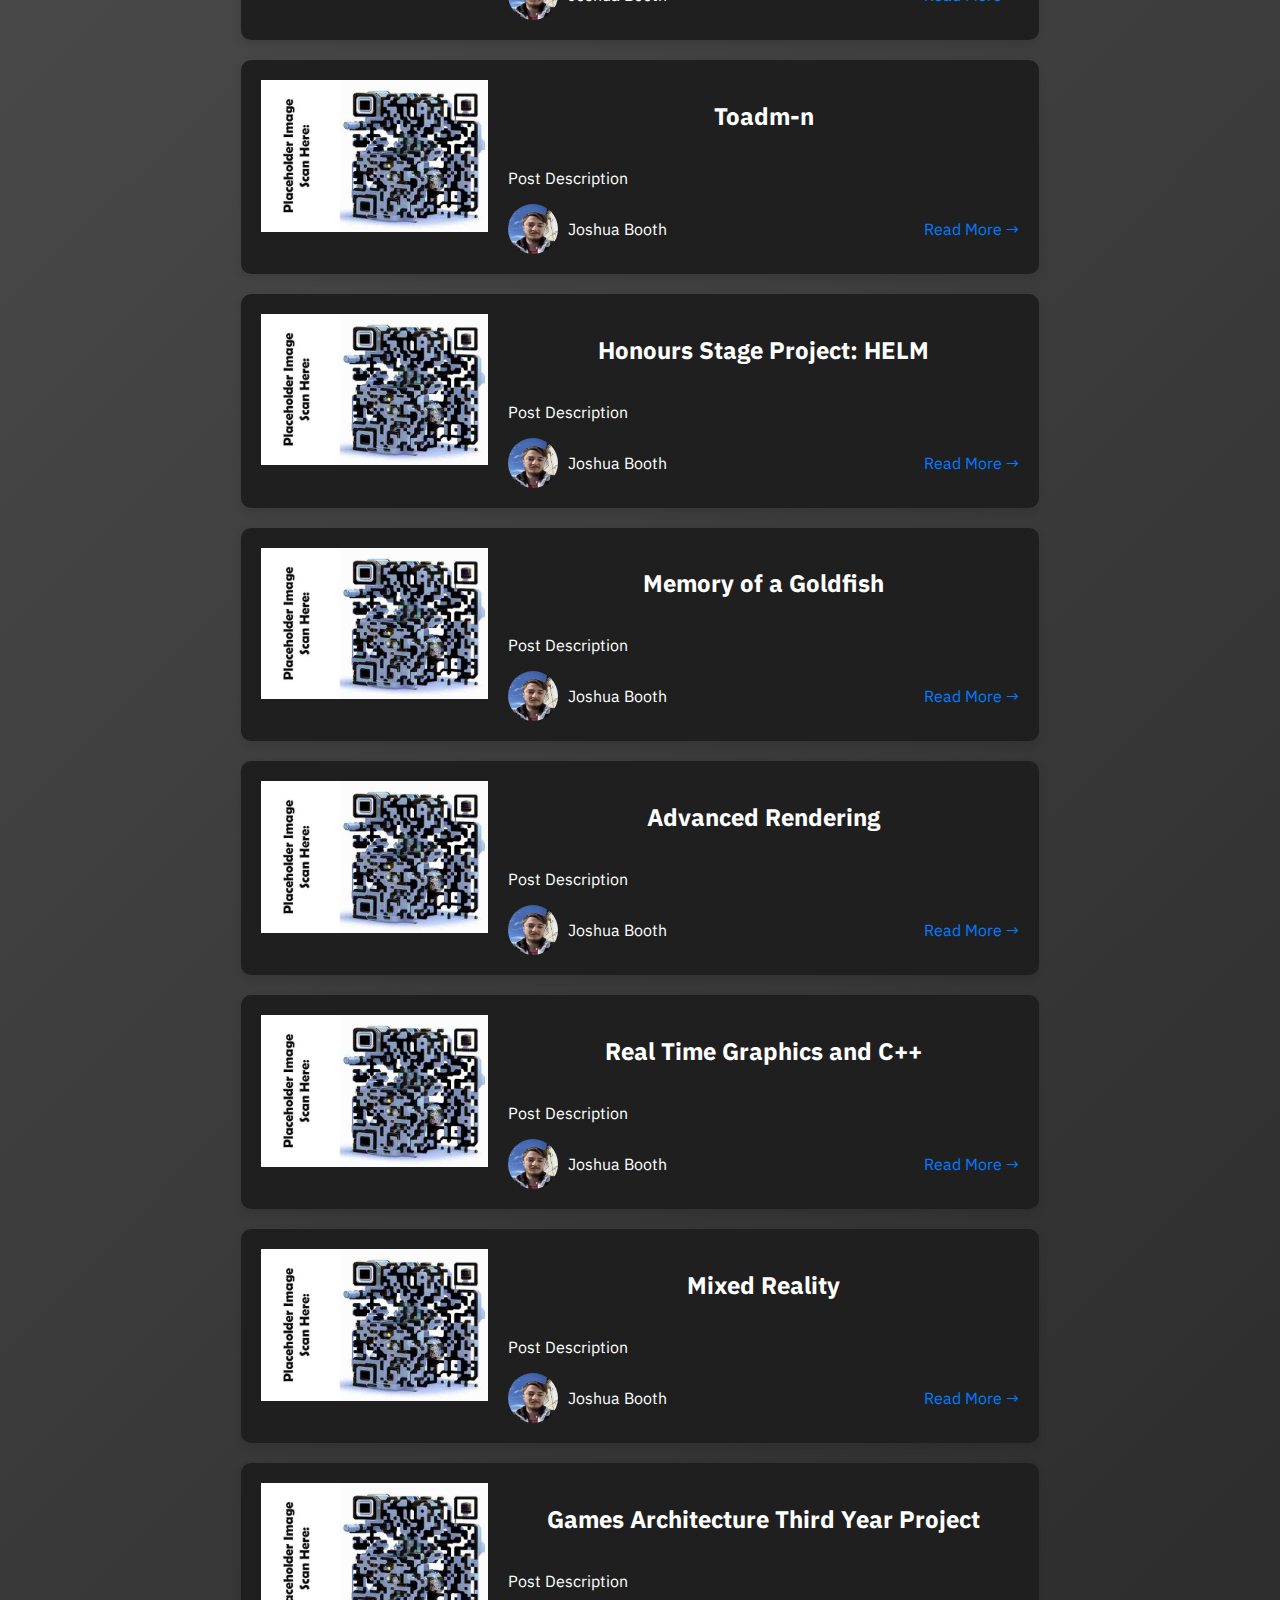
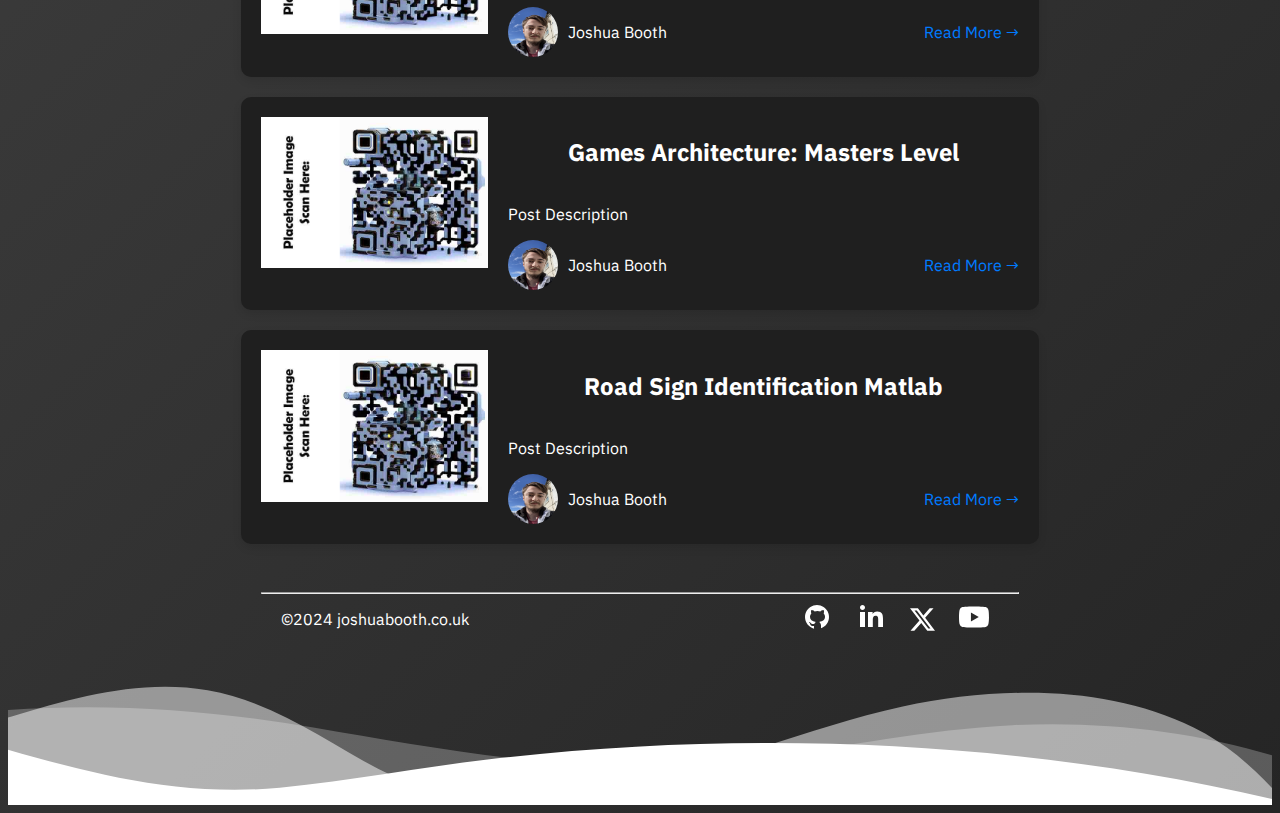
==== commit e191434c: "Added placeholder image and increased the size of it" ====
--- a/pages/developerPortfolio.html
+++ b/pages/developerPortfolio.html
@@ -59,7 +59,7 @@
 
     <!--REUSABLE EMPTY BLOG SECTION-->
     <!-- <div class="blog-post">
-      <img class="post-image" src="/images/fullImages/abramgamespracticalresponse.png" alt="Post Image">
+      <img class="post-image" src="/images/WebsitePlaceholder.jpg" alt="Post Image">
       <div class="content-container">
         <h2 class="post-title">Post Title</h2>
         <p class="post-body">Post Description</p>
@@ -76,8 +76,23 @@
   <!--///////////////////////////PERSONAL PROJECTS/////////////////////////////////-->
   <h2 style="font-size:200%; text-align:center">Personal Projects</h1>
 
+    <div class="blog-post">
+      <img class="post-image" src="/images/WebsitePlaceholder.jpg" alt="Post Image">
+      <div class="content-container">
+        <h2 class="post-title">Portfolio Website</h2>
+        <p class="post-body">Post Description</p>
+        <div class="profile-readmore-container">
+          <div class="profile">
+            <img src="/images/IMG_8807.jpg" alt="Profile Image" height = "50" width="50">
+            <span>Joshua Booth</span>
+          </div>
+          <a href="post-link.html" class="read-more">Read More →</a>
+        </div>
+      </div>
+  </div>
+
   <div class="blog-post">
-    <img class="post-image" src="/images/fullImages/abramgamespracticalresponse.png" alt="Post Image">
+    <img class="post-image" src="/images/WebsitePlaceholder.jpg" alt="Post Image">
     <div class="content-container">
       <h2 class="post-title">HELM - Continuation</h2>
       <p class="post-body">Post Description</p>
@@ -92,7 +107,7 @@
 </div>
 
 <div class="blog-post">
-  <img class="post-image" src="/images/fullImages/abramgamespracticalresponse.png" alt="Post Image">
+  <img class="post-image" src="/images/WebsitePlaceholder.jpg" alt="Post Image">
   <div class="content-container">
     <h2 class="post-title">Echoes of Zephira</h2>
     <p class="post-body">Post Description</p>
@@ -107,7 +122,7 @@
 </div>
 
 <div class="blog-post">
-  <img class="post-image" src="/images/fullImages/abramgamespracticalresponse.png" alt="Post Image">
+  <img class="post-image" src="/images/WebsitePlaceholder.jpg" alt="Post Image">
   <div class="content-container">
     <h2 class="post-title">Stellar Scope</h2>
     <p class="post-body">Post Description</p>
@@ -122,25 +137,10 @@
 </div>
 
   <!--///////////////////////////UNI PROJECTS/////////////////////////////////-->
-  <h2 style="font-size:200%; text-align:center">University Projects</h1>
-
-    <div class="blog-post">
-      <img class="post-image" src="/images/fullImages/abramgamespracticalresponse.png" alt="Post Image">
-      <div class="content-container">
-        <h2 class="post-title">Post Title</h2>
-        <p class="post-body">Post Description</p>
-        <div class="profile-readmore-container">
-          <div class="profile">
-            <img src="/images/IMG_8807.jpg" alt="Profile Image" height = "50" width="50">
-            <span>Joshua Booth</span>
-          </div>
-          <a href="post-link.html" class="read-more">Read More →</a>
-        </div>
-      </div>
-  </div>
+  <h2 style="font-size:200%; text-align:center">University Projects</h1>    
 
   <div class="blog-post">
-    <img class="post-image" src="/images/fullImages/abramgamespracticalresponse.png" alt="Post Image">
+    <img class="post-image" src="/images/WebsitePlaceholder.jpg" alt="Post Image">
     <div class="content-container">
       <h2 class="post-title">Commercial Development Practice</h2>
       <p class="post-body">Post Description</p>
@@ -155,7 +155,7 @@
 </div>
 
 <div class="blog-post">
-  <img class="post-image" src="/images/fullImages/abramgamespracticalresponse.png" alt="Post Image">
+  <img class="post-image" src="/images/WebsitePlaceholder.jpg" alt="Post Image">
   <div class="content-container">
     <h2 class="post-title">Toadm-n</h2>
     <p class="post-body">Post Description</p>
@@ -170,7 +170,7 @@
 </div>
 
 <div class="blog-post">
-  <img class="post-image" src="/images/fullImages/abramgamespracticalresponse.png" alt="Post Image">
+  <img class="post-image" src="/images/WebsitePlaceholder.jpg" alt="Post Image">
   <div class="content-container">
     <h2 class="post-title">Honours Stage Project: HELM</h2>
     <p class="post-body">Post Description</p>
@@ -185,7 +185,7 @@
 </div>
 
 <div class="blog-post">
-  <img class="post-image" src="/images/fullImages/abramgamespracticalresponse.png" alt="Post Image">
+  <img class="post-image" src="/images/WebsitePlaceholder.jpg" alt="Post Image">
   <div class="content-container">
     <h2 class="post-title">Memory of a Goldfish</h2>
     <p class="post-body">Post Description</p>
@@ -200,7 +200,7 @@
 </div>
 
 <div class="blog-post">
-  <img class="post-image" src="/images/fullImages/abramgamespracticalresponse.png" alt="Post Image">
+  <img class="post-image" src="/images/WebsitePlaceholder.jpg" alt="Post Image">
   <div class="content-container">
     <h2 class="post-title">Advanced Rendering</h2>
     <p class="post-body">Post Description</p>
@@ -215,7 +215,7 @@
 </div>
 
 <div class="blog-post">
-  <img class="post-image" src="/images/fullImages/abramgamespracticalresponse.png" alt="Post Image">
+  <img class="post-image" src="/images/WebsitePlaceholder.jpg" alt="Post Image">
   <div class="content-container">
     <h2 class="post-title">Real Time Graphics and C++</h2>
     <p class="post-body">Post Description</p>
@@ -230,7 +230,7 @@
 </div>
 
 <div class="blog-post">
-  <img class="post-image" src="/images/fullImages/abramgamespracticalresponse.png" alt="Post Image">
+  <img class="post-image" src="/images/WebsitePlaceholder.jpg" alt="Post Image">
   <div class="content-container">
     <h2 class="post-title">Mixed Reality</h2>
     <p class="post-body">Post Description</p>
@@ -245,7 +245,7 @@
 </div>
 
 <div class="blog-post">
-  <img class="post-image" src="/images/fullImages/abramgamespracticalresponse.png" alt="Post Image">
+  <img class="post-image" src="/images/WebsitePlaceholder.jpg" alt="Post Image">
   <div class="content-container">
     <h2 class="post-title">Games Architecture Third Year Project </h2>
     <p class="post-body">Post Description</p>
@@ -260,7 +260,7 @@
 </div>
 
 <div class="blog-post">
-  <img class="post-image" src="/images/fullImages/abramgamespracticalresponse.png" alt="Post Image">
+  <img class="post-image" src="/images/WebsitePlaceholder.jpg" alt="Post Image">
   <div class="content-container">
     <h2 class="post-title">Games Architecture: Masters Level</h2>
     <p class="post-body">Post Description</p>
@@ -275,7 +275,7 @@
 </div>
 
 <div class="blog-post">
-  <img class="post-image" src="/images/fullImages/abramgamespracticalresponse.png" alt="Post Image">
+  <img class="post-image" src="/images/WebsitePlaceholder.jpg" alt="Post Image">
   <div class="content-container">
     <h2 class="post-title">Road Sign Identification Matlab</h2>
     <p class="post-body">Post Description</p>
--- a/css/main.css
+++ b/css/main.css
@@ -367,7 +367,8 @@
   background: rgb(31, 31, 31)  
 }
 .post-image {
-  width: 200px;
+  /* width: 200px; */
+  width: 30%;
   margin-right: 20px;
 }
 .content-container {
